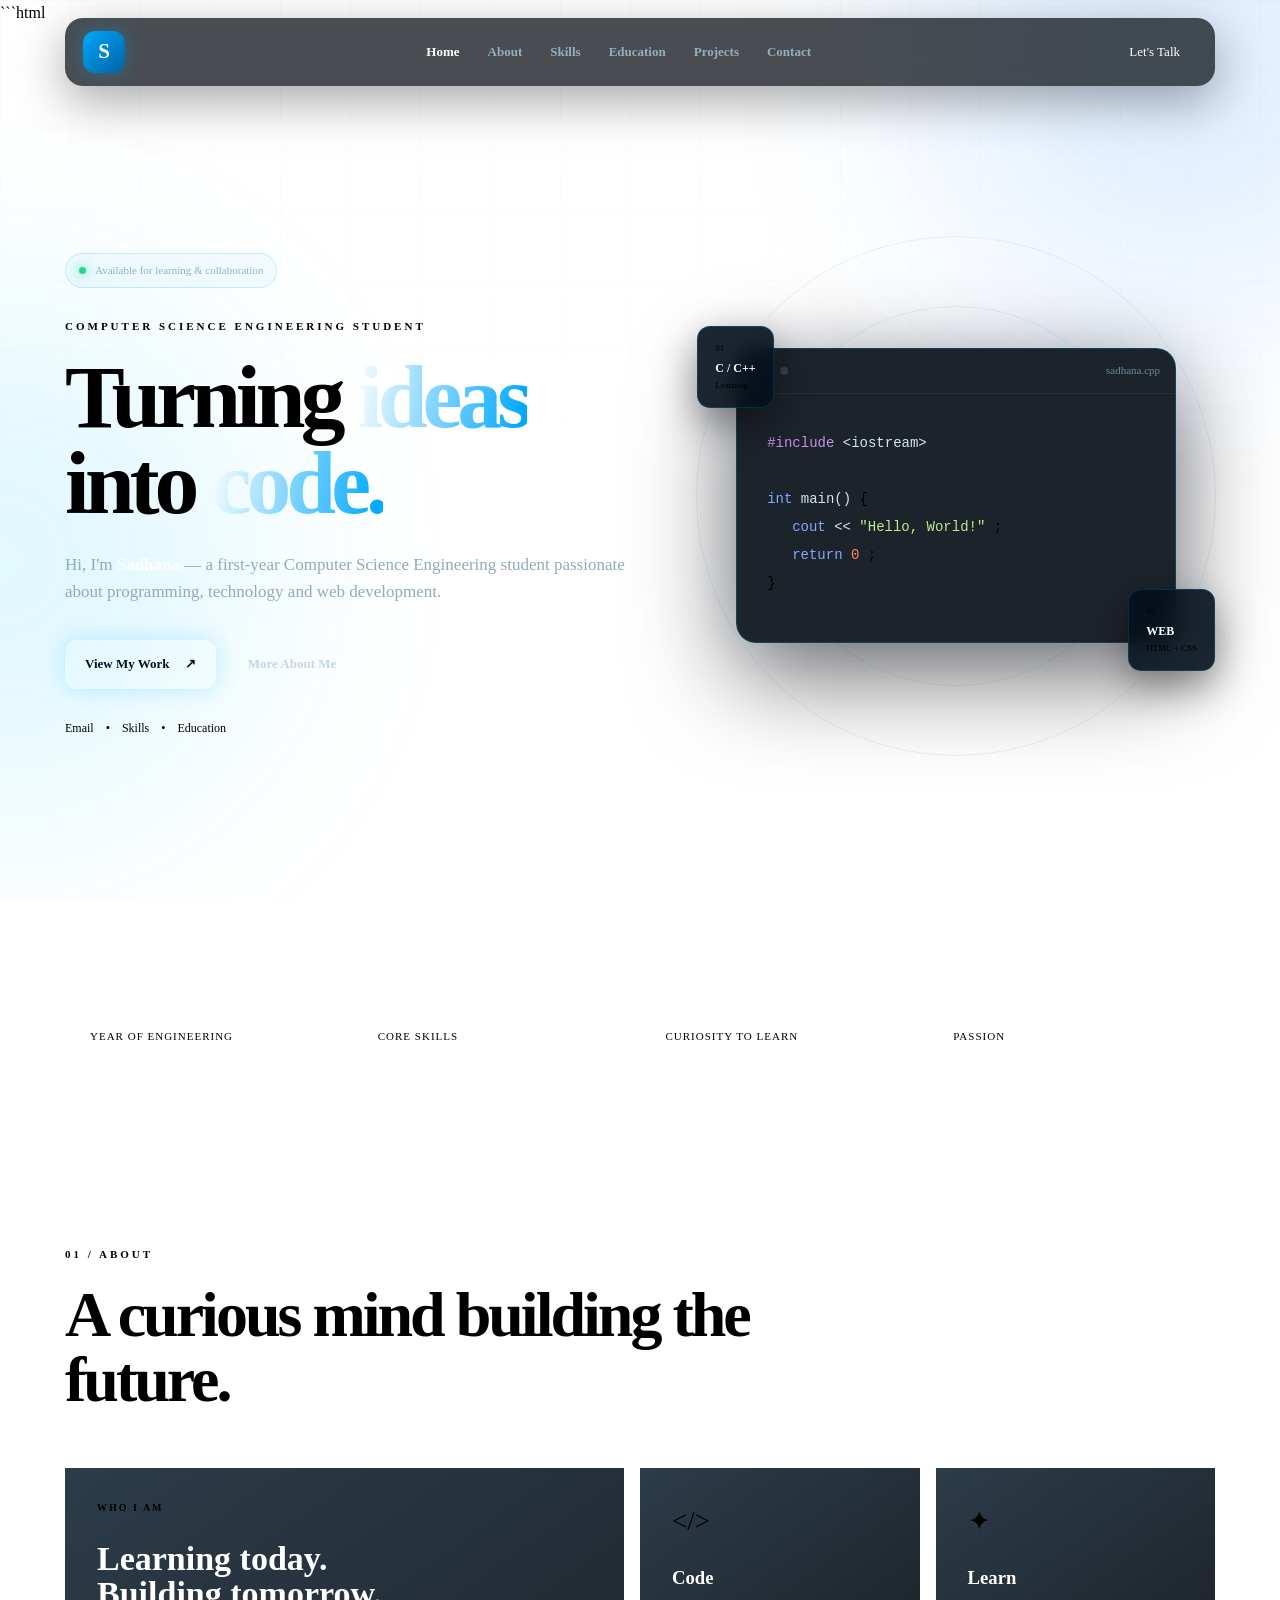
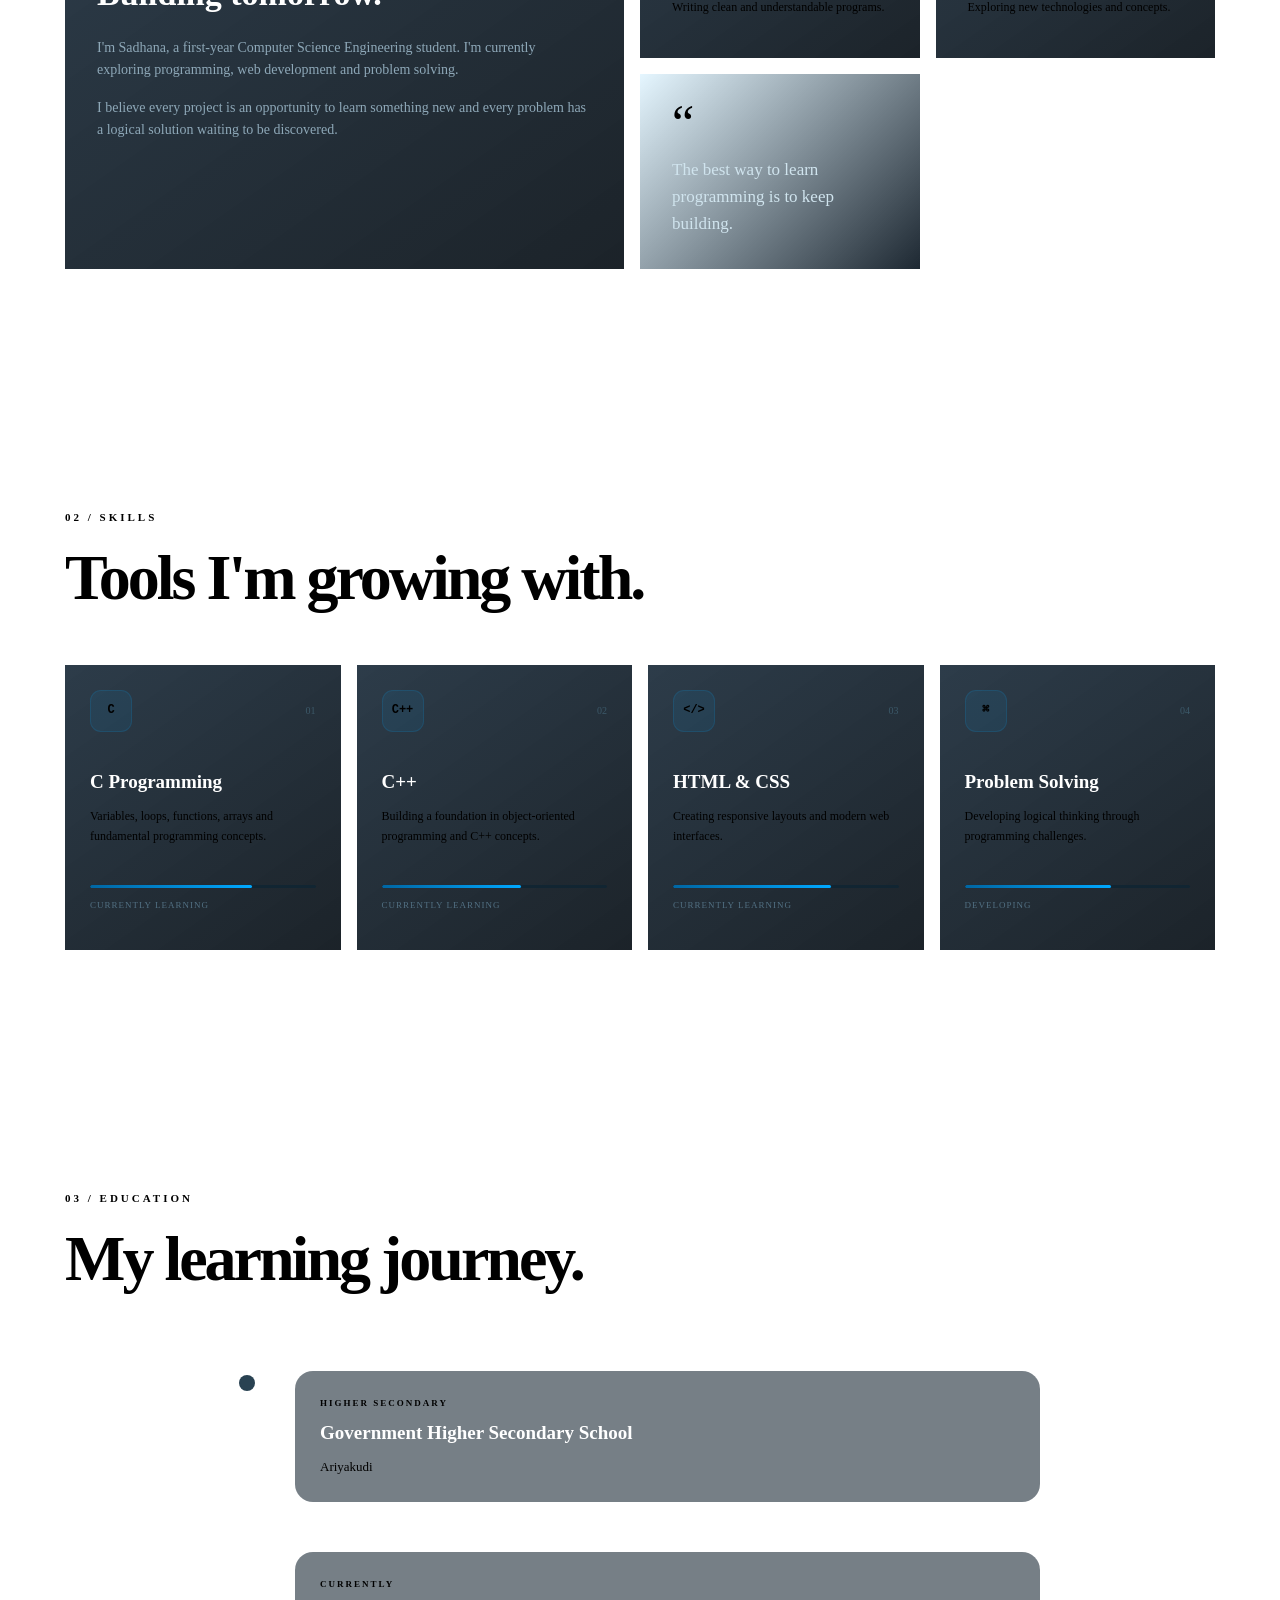
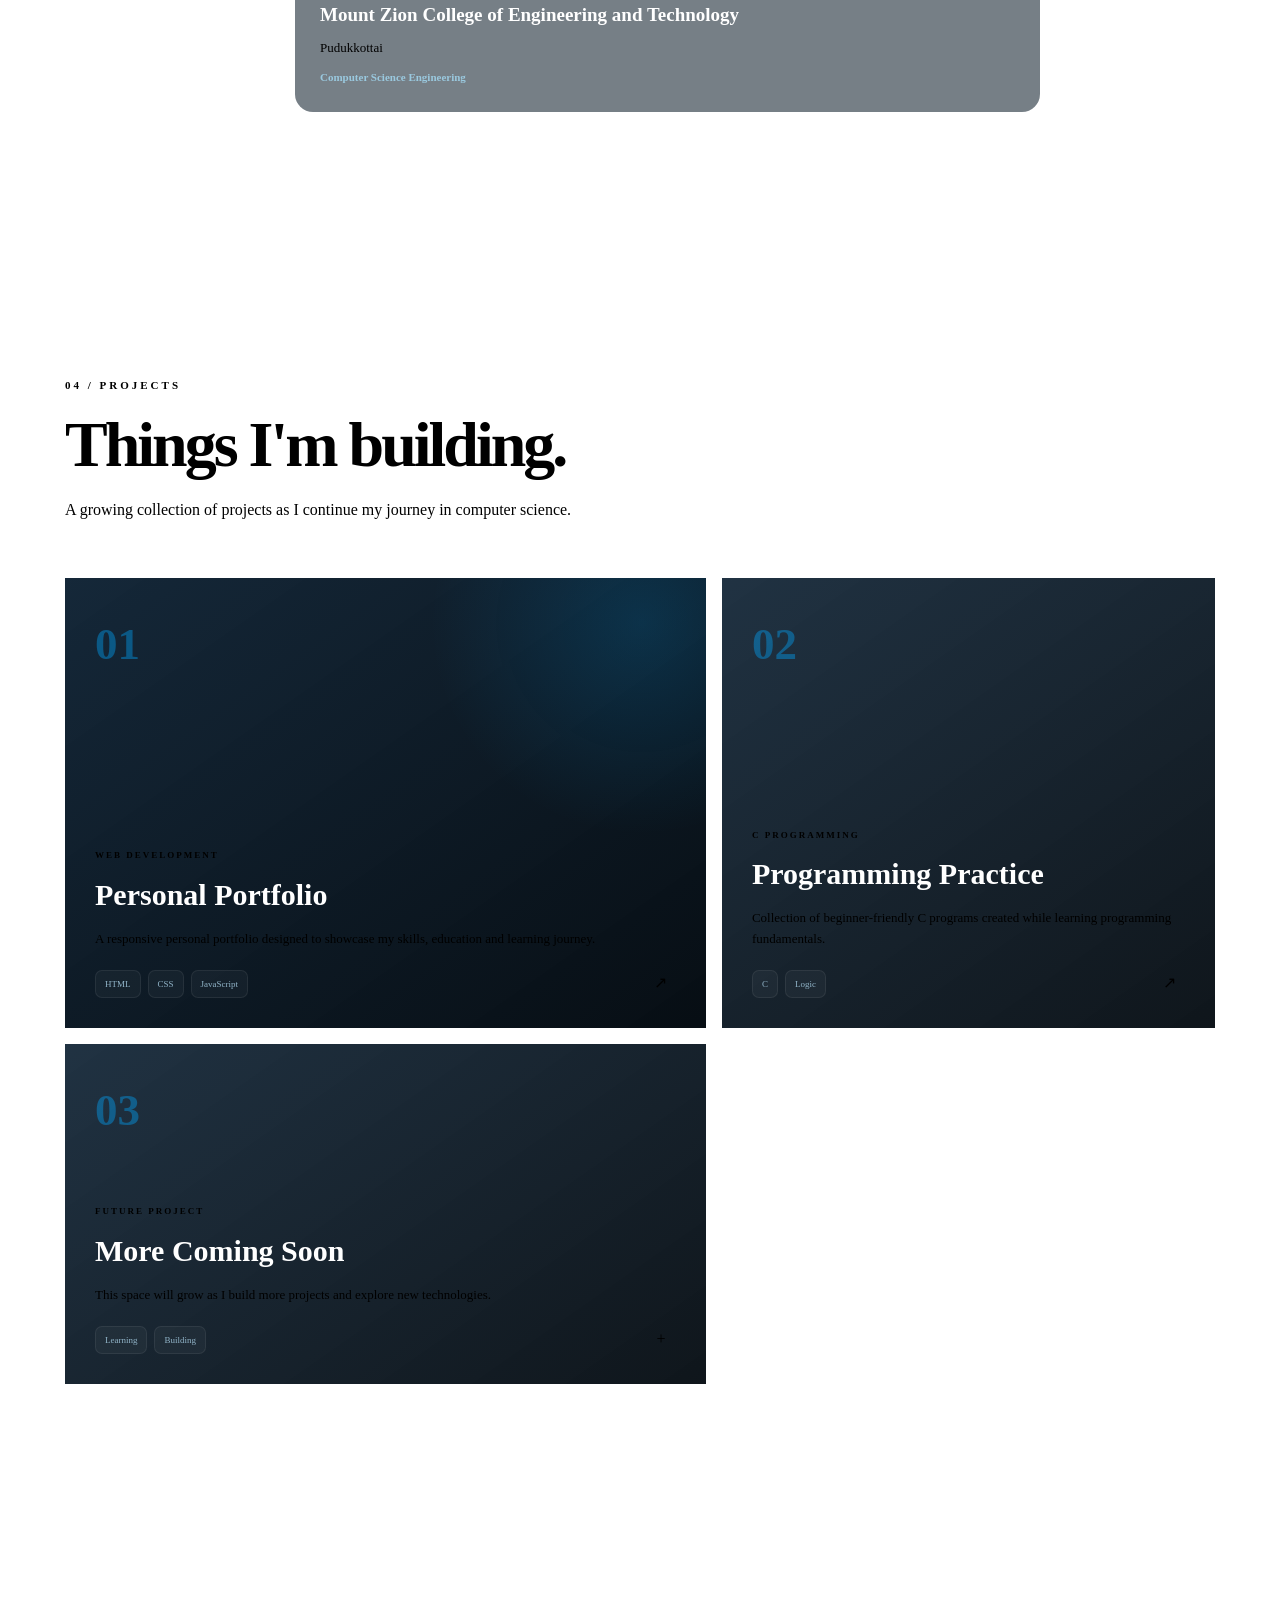
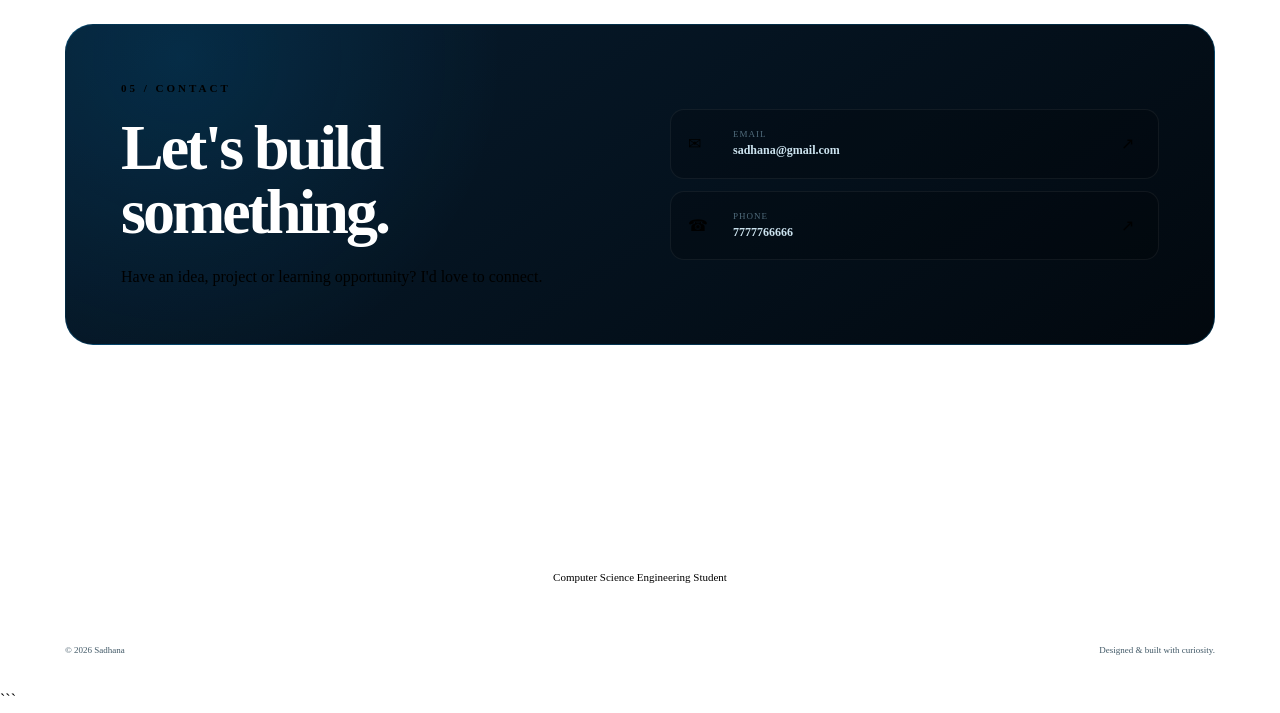
==== index.html @ 698d51ff "Add files via upload" ====
```html
<!DOCTYPE html>
<html lang="en">

<head>
    <meta charset="UTF-8">

    <meta
        name="viewport"
        content="width=device-width, initial-scale=1.0"
    >

    <meta
        name="description"
        content="Sadhana's personal portfolio — Computer Science Engineering student."
    >

    <title>Sadhana | Computer Science Student</title>

    <!-- Google Font -->
    <link rel="preconnect" href="https://fonts.googleapis.com">
    <link rel="preconnect" href="https://fonts.gstatic.com" crossorigin>

    <link
        href="https://fonts.googleapis.com/css2?family=Inter:wght@400;500;600;700;800&family=Space+Grotesk:wght@400;500;600;700&display=swap"
        rel="stylesheet"
    >

    <!-- CSS -->
    <link rel="stylesheet" href="style.css">
</head>


<body>

    <!-- =========================================
         BACKGROUND EFFECTS
    ========================================== -->

    <div class="background">
        <div class="glow glow-one"></div>
        <div class="glow glow-two"></div>
        <div class="grid-background"></div>
    </div>


    <!-- =========================================
         NAVIGATION
    ========================================== -->

    <header class="navbar">

        <a href="#home" class="logo">
            <span>S</span>
        </a>


        <nav class="nav-links">

            <a href="#home" class="active">Home</a>

            <a href="#about">About</a>

            <a href="#skills">Skills</a>

            <a href="#education">Education</a>

            <a href="#projects">Projects</a>

            <a href="#contact">Contact</a>

        </nav>


        <a href="#contact" class="nav-button">
            Let's Talk
        </a>


        <button
            class="menu-button"
            aria-label="Open navigation menu"
        >
            ☰
        </button>

    </header>


    <!-- =========================================
         HERO
    ========================================== -->

    <main>

        <section class="hero section" id="home">

            <div class="hero-content">

                <div class="status">

                    <span class="status-dot"></span>

                    <span>
                        Available for learning & collaboration
                    </span>

                </div>


                <p class="eyebrow">
                    COMPUTER SCIENCE ENGINEERING STUDENT
                </p>


                <h1>
                    Turning
                    <span class="gradient-text">
                        ideas
                    </span>
                    into
                    <span class="gradient-text">
                        code.
                    </span>
                </h1>


                <p class="hero-description">
                    Hi, I'm <strong>Sadhana</strong> —
                    a first-year Computer Science Engineering
                    student passionate about programming,
                    technology and web development.
                </p>


                <div class="hero-buttons">

                    <a href="#projects" class="primary-button">
                        View My Work
                        <span>↗</span>
                    </a>

                    <a href="#about" class="secondary-button">
                        More About Me
                    </a>

                </div>


                <div class="social-row">

                    <a href="#contact">
                        Email
                    </a>

                    <span>•</span>

                    <a href="#skills">
                        Skills
                    </a>

                    <span>•</span>

                    <a href="#education">
                        Education
                    </a>

                </div>

            </div>


            <!-- Hero Visual -->

            <div class="hero-visual">

                <div class="orbit orbit-one"></div>

                <div class="orbit orbit-two"></div>

                <div class="code-window">

                    <div class="window-top">

                        <div class="window-dots">
                            <span></span>
                            <span></span>
                            <span></span>
                        </div>

                        <span>
                            sadhana.cpp
                        </span>

                    </div>


                    <div class="code-content">

                        <p>
                            <span class="purple">#include</span>
                            <span class="white">
                                &lt;iostream&gt;
                            </span>
                        </p>

                        <br>

                        <p>
                            <span class="blue">int</span>
                            <span class="white">
                                main()
                            </span>
                            {
                        </p>

                        <p class="indent">
                            <span class="blue">cout</span>
                            <span class="white">
                                &lt;&lt;
                            </span>
                            <span class="green">
                                "Hello, World!"
                            </span>
                            ;
                        </p>

                        <p class="indent">
                            <span class="blue">return</span>
                            <span class="orange">
                                0
                            </span>
                            ;
                        </p>

                        <p>
                            }
                        </p>

                    </div>

                </div>


                <div class="floating-card card-one">
                    <span>01</span>
                    <strong>C / C++</strong>
                    <small>Learning</small>
                </div>


                <div class="floating-card card-two">
                    <span>02</span>
                    <strong>WEB</strong>
                    <small>HTML + CSS</small>
                </div>

            </div>

        </section>


        <!-- =========================================
             STATS
        ========================================== -->

        <section class="stats section">

            <div class="stat">
                <strong>01</strong>
                <span>Year of Engineering</span>
            </div>

            <div class="stat">
                <strong>04</strong>
                <span>Core Skills</span>
            </div>

            <div class="stat">
                <strong>∞</strong>
                <span>Curiosity to Learn</span>
            </div>

            <div class="stat">
                <strong>100%</strong>
                <span>Passion</span>
            </div>

        </section>


        <!-- =========================================
             ABOUT
        ========================================== -->

        <section class="section" id="about">

            <div class="section-heading">

                <p class="eyebrow">
                    01 / ABOUT
                </p>

                <h2>
                    A curious mind
                    <span>building</span>
                    the future.
                </h2>

            </div>


            <div class="bento about-grid">

                <div class="bento-card about-main">

                    <span class="card-label">
                        WHO I AM
                    </span>

                    <h3>
                        Learning today.
                        <br>
                        Building tomorrow.
                    </h3>

                    <p>
                        I'm Sadhana, a first-year Computer Science
                        Engineering student. I'm currently exploring
                        programming, web development and problem solving.
                    </p>

                    <p>
                        I believe every project is an opportunity to
                        learn something new and every problem has a
                        logical solution waiting to be discovered.
                    </p>

                </div>


                <div class="bento-card mini-card">

                    <span class="mini-icon">
                        &lt;/&gt;
                    </span>

                    <h3>Code</h3>

                    <p>
                        Writing clean and understandable programs.
                    </p>

                </div>


                <div class="bento-card mini-card">

                    <span class="mini-icon">
                        ✦
                    </span>

                    <h3>Learn</h3>

                    <p>
                        Exploring new technologies and concepts.
                    </p>

                </div>


                <div class="bento-card quote-card">

                    <span class="quote-mark">
                        “
                    </span>

                    <p>
                        The best way to learn programming
                        is to keep building.
                    </p>

                </div>

            </div>

        </section>


        <!-- =========================================
             SKILLS
        ========================================== -->

        <section class="section" id="skills">

            <div class="section-heading">

                <p class="eyebrow">
                    02 / SKILLS
                </p>

                <h2>
                    Tools I'm
                    <span>growing with.</span>
                </h2>

            </div>


            <div class="skills-grid">

                <div class="skill-card">

                    <div class="skill-top">
                        <span class="skill-icon">C</span>
                        <span class="skill-index">01</span>
                    </div>

                    <h3>C Programming</h3>

                    <p>
                        Variables, loops, functions, arrays
                        and fundamental programming concepts.
                    </p>

                    <div class="skill-bar">
                        <span style="width: 72%;"></span>
                    </div>

                    <small>Currently learning</small>

                </div>


                <div class="skill-card">

                    <div class="skill-top">
                        <span class="skill-icon">C++</span>
                        <span class="skill-index">02</span>
                    </div>

                    <h3>C++</h3>

                    <p>
                        Building a foundation in object-oriented
                        programming and C++ concepts.
                    </p>

                    <div class="skill-bar">
                        <span style="width: 62%;"></span>
                    </div>

                    <small>Currently learning</small>

                </div>


                <div class="skill-card">

                    <div class="skill-top">
                        <span class="skill-icon">&lt;/&gt;</span>
                        <span class="skill-index">03</span>
                    </div>

                    <h3>HTML & CSS</h3>

                    <p>
                        Creating responsive layouts and
                        modern web interfaces.
                    </p>

                    <div class="skill-bar">
                        <span style="width: 70%;"></span>
                    </div>

                    <small>Currently learning</small>

                </div>


                <div class="skill-card">

                    <div class="skill-top">
                        <span class="skill-icon">⌘</span>
                        <span class="skill-index">04</span>
                    </div>

                    <h3>Problem Solving</h3>

                    <p>
                        Developing logical thinking through
                        programming challenges.
                    </p>

                    <div class="skill-bar">
                        <span style="width: 65%;"></span>
                    </div>

                    <small>Developing</small>

                </div>

            </div>

        </section>


        <!-- =========================================
             EDUCATION
        ========================================== -->

        <section class="section" id="education">

            <div class="section-heading">

                <p class="eyebrow">
                    03 / EDUCATION
                </p>

                <h2>
                    My learning
                    <span>journey.</span>
                </h2>

            </div>


            <div class="timeline">

                <div class="timeline-item">

                    <div class="timeline-dot"></div>

                    <div class="timeline-content">

                        <span class="timeline-year">
                            HIGHER SECONDARY
                        </span>

                        <h3>
                            Government Higher Secondary School
                        </h3>

                        <p>
                            Ariyakudi
                        </p>

                    </div>

                </div>


                <div class="timeline-line"></div>


                <div class="timeline-item">

                    <div class="timeline-dot active"></div>

                    <div class="timeline-content">

                        <span class="timeline-year">
                            CURRENTLY
                        </span>

                        <h3>
                            Mount Zion College of Engineering
                            and Technology
                        </h3>

                        <p>
                            Pudukkottai
                        </p>

                        <strong>
                            Computer Science Engineering
                        </strong>

                    </div>

                </div>

            </div>

        </section>


        <!-- =========================================
             PROJECTS
        ========================================== -->

        <section class="section" id="projects">

            <div class="section-heading">

                <p class="eyebrow">
                    04 / PROJECTS
                </p>

                <h2>
                    Things I'm
                    <span>building.</span>
                </h2>

                <p class="section-description">
                    A growing collection of projects as I continue
                    my journey in computer science.
                </p>

            </div>


            <div class="projects-grid">

                <article class="project-card project-large">

                    <div class="project-number">
                        01
                    </div>

                    <div class="project-content">

                        <span class="project-type">
                            WEB DEVELOPMENT
                        </span>

                        <h3>
                            Personal Portfolio
                        </h3>

                        <p>
                            A responsive personal portfolio designed
                            to showcase my skills, education and
                            learning journey.
                        </p>

                        <div class="tags">
                            <span>HTML</span>
                            <span>CSS</span>
                            <span>JavaScript</span>
                        </div>

                    </div>

                    <div class="project-arrow">
                        ↗
                    </div>

                </article>


                <article class="project-card">

                    <div class="project-number">
                        02
                    </div>

                    <div class="project-content">

                        <span class="project-type">
                            C PROGRAMMING
                        </span>

                        <h3>
                            Programming Practice
                        </h3>

                        <p>
                            Collection of beginner-friendly C programs
                            created while learning programming fundamentals.
                        </p>

                        <div class="tags">
                            <span>C</span>
                            <span>Logic</span>
                        </div>

                    </div>

                    <div class="project-arrow">
                        ↗
                    </div>

                </article>


                <article class="project-card">

                    <div class="project-number">
                        03
                    </div>

                    <div class="project-content">

                        <span class="project-type">
                            FUTURE PROJECT
                        </span>

                        <h3>
                            More Coming Soon
                        </h3>

                        <p>
                            This space will grow as I build more
                            projects and explore new technologies.
                        </p>

                        <div class="tags">
                            <span>Learning</span>
                            <span>Building</span>
                        </div>

                    </div>

                    <div class="project-arrow">
                        +
                    </div>

                </article>

            </div>

        </section>


        <!-- =========================================
             CONTACT
        ========================================== -->

        <section class="section contact-section" id="contact">

            <div class="contact-box">

                <div>

                    <p class="eyebrow">
                        05 / CONTACT
                    </p>

                    <h2>
                        Let's build
                        <span>something.</span>
                    </h2>

                    <p class="contact-description">
                        Have an idea, project or learning opportunity?
                        I'd love to connect.
                    </p>

                </div>


                <div class="contact-links">

                    <a
                        href="mailto:sadhana@gmail.com"
                        class="contact-link"
                    >
                        <span>✉</span>

                        <div>
                            <small>Email</small>
                            <strong>
                                sadhana@gmail.com
                            </strong>
                        </div>

                        <span>↗</span>
                    </a>


                    <a
                        href="tel:7777766666"
                        class="contact-link"
                    >
                        <span>☎</span>

                        <div>
                            <small>Phone</small>
                            <strong>
                                7777766666
                            </strong>
                        </div>

                        <span>↗</span>
                    </a>

                </div>

            </div>

        </section>

    </main>


    <!-- =========================================
         FOOTER
    ========================================== -->

    <footer>

        <div class="footer-logo">
            Sadhana<span>.</span>
        </div>

        <p>
            Computer Science Engineering Student
        </p>

        <div class="footer-bottom">

            <span>
                © 2026 Sadhana
            </span>

            <span>
                Designed & built with curiosity.
            </span>

        </div>

    </footer>


    <!-- JavaScript -->
    <script src="script.js"></script>

</body>

</html>
```
---- style.css ----
```css
/* =====================================================
   ROOT
===================================================== */

:root {
    --bg: #03070c;
    --bg-soft: #06111c;
    --card: rgba(7, 22, 36, 0.72);

    --blue: #00a8ff;
    --blue-light: #5ccaff;
    --blue-dark: #0066a3;

    --white: #f2f8fc;
    --text: #c4d6e2;
    --muted: #71899a;

    --border: rgba(0, 168, 255, 0.17);

    --radius: 24px;

    --font-display: "Space Grotesk", sans-serif;
    --font-body: "Inter", sans-serif;
}


/* =====================================================
   RESET
===================================================== */

* {
    margin: 0;
    padding: 0;
    box-sizing: border-box;
}


html {
    scroll-behavior: smooth;
}


body {
    background: var(--bg);

    color: var(--text);

    font-family: var(--font-body);

    line-height: 1.6;

    overflow-x: hidden;
}


a {
    color: inherit;
    text-decoration: none;
}


button {
    font-family: inherit;
}


/* =====================================================
   BACKGROUND
===================================================== */

.background {
    position: fixed;

    inset: 0;

    pointer-events: none;

    z-index: -1;

    overflow: hidden;
}


.grid-background {
    position: absolute;

    inset: 0;

    background-image:
        linear-gradient(
            rgba(0, 168, 255, 0.035) 1px,
            transparent 1px
        ),
        linear-gradient(
            90deg,
            rgba(0, 168, 255, 0.035) 1px,
            transparent 1px
        );

    background-size: 70px 70px;

    mask-image:
        linear-gradient(
            to bottom,
            black,
            transparent 80%
        );
}


.glow {
    position: absolute;

    width: 500px;
    height: 500px;

    border-radius: 50%;

    filter: blur(120px);

    opacity: 0.13;
}


.glow-one {
    background: #0077ff;

    top: -200px;
    right: -150px;
}


.glow-two {
    background: #00c6ff;

    bottom: 10%;
    left: -250px;
}


/* =====================================================
   NAVBAR
===================================================== */

.navbar {
    position: fixed;

    top: 18px;
    left: 50%;

    transform: translateX(-50%);

    width: min(1150px, calc(100% - 40px));

    height: 68px;

    padding: 0 18px;

    display: flex;

    align-items: center;

    justify-content: space-between;

    background: rgba(3, 9, 15, 0.72);

    border: 1px solid var(--border);

    border-radius: 18px;

    backdrop-filter: blur(20px);

    -webkit-backdrop-filter: blur(20px);

    z-index: 1000;

    box-shadow:
        0 15px 50px rgba(0, 0, 0, 0.35);
}


.logo {
    width: 42px;
    height: 42px;

    display: grid;
    place-items: center;

    border-radius: 12px;

    background:
        linear-gradient(
            135deg,
            #00a8ff,
            #0062a3
        );

    color: white;

    font-family: var(--font-display);

    font-size: 21px;

    font-weight: 800;

    box-shadow:
        0 0 20px rgba(0, 168, 255, 0.3);
}


.nav-links {
    display: flex;

    align-items: center;

    gap: 28px;
}


.nav-links a {
    color: #94aebe;

    font-size: 13px;

    font-weight: 600;

    transition: 0.25s;
}


.nav-links a:hover,
.nav-links a.active {
    color: white;
}


.nav-links a.active {
    position: relative;
}


.nav-links a.active::after {
    content: "";

    position: absolute;

    width: 5px;
    height: 5px;

    border-radius: 50%;

    background: var(--blue);

    bottom: -10px;

    left: 50%;

    transform: translateX(-50%);

    box-shadow:
        0 0 10px var(--blue);
}


.nav-button {
    padding: 10px 17px;

    border: 1px solid var(--border);

    border-radius: 10px;

    color: white;

    font-size: 13px;

    transition: 0.25s;
}


.nav-button:hover {
    background: rgba(0, 168, 255, 0.1);

    border-color: rgba(0, 168, 255, 0.5);
}


.menu-button {
    display: none;

    background: none;

    color: white;

    border: 0;

    font-size: 25px;

    cursor: pointer;
}


/* =====================================================
   GENERAL
===================================================== */

.section {
    width: min(1150px, calc(100% - 40px));

    margin: auto;

    padding: 120px 0;
}


.eyebrow {
    color: var(--blue);

    font-size: 11px;

    font-weight: 700;

    letter-spacing: 3px;

    margin-bottom: 18px;
}


.section-heading {
    max-width: 760px;

    margin-bottom: 55px;
}


.section-heading h2 {
    font-family: var(--font-display);

    font-size: clamp(38px, 5vw, 68px);

    line-height: 1.02;

    letter-spacing: -3px;

    color: var(--white);
}


.section-heading h2 span {
    color: var(--blue);
}


.section-description {
    margin-top: 20px;

    color: var(--muted);

    max-width: 600px;
}


/* =====================================================
   HERO
===================================================== */

.hero {
    min-height: 100vh;

    padding-top: 160px;

    display: grid;

    grid-template-columns: 1.05fr 0.95fr;

    gap: 60px;

    align-items: center;
}


.status {
    display: inline-flex;

    align-items: center;

    gap: 9px;

    padding: 8px 13px;

    border-radius: 50px;

    border: 1px solid rgba(0, 168, 255, 0.18);

    background: rgba(0, 168, 255, 0.045);

    color: #91b3c7;

    font-size: 11px;

    margin-bottom: 30px;
}


.status-dot {
    width: 7px;
    height: 7px;

    background: #23d98b;

    border-radius: 50%;

    box-shadow:
        0 0 12px #23d98b;
}


.hero h1 {
    font-family: var(--font-display);

    font-size: clamp(55px, 7vw, 92px);

    line-height: 0.96;

    letter-spacing: -5px;

    color: var(--white);

    margin-bottom: 25px;
}


.gradient-text {
    background:
        linear-gradient(
            100deg,
            #ffffff,
            #00a8ff,
            #67d2ff
        );

    -webkit-background-clip: text;

    background-clip: text;

    color: transparent;

    background-size: 200% auto;

    animation: gradientMove 5s ease infinite;
}


@keyframes gradientMove {

    0%,
    100% {
        background-position: 0% center;
    }

    50% {
        background-position: 100% center;
    }
}


.hero-description {
    max-width: 620px;

    color: #91aabb;

    font-size: 17px;

    margin-bottom: 35px;
}


.hero-description strong {
    color: white;
}


.hero-buttons {
    display: flex;

    align-items: center;

    gap: 12px;

    flex-wrap: wrap;
}


.primary-button,
.secondary-button {
    padding: 14px 20px;

    border-radius: 12px;

    font-size: 13px;

    font-weight: 700;

    transition: 0.3s;
}


.primary-button {
    background: var(--blue);

    color: #00131f;

    box-shadow:
        0 0 25px rgba(0, 168, 255, 0.22);
}


.primary-button span {
    margin-left: 12px;
}


.primary-button:hover {
    transform: translateY(-3px);

    box-shadow:
        0 10px 35px rgba(0, 168, 255, 0.3);
}


.secondary-button {
    border: 1px solid var(--border);

    color: #c4d6e2;
}


.secondary-button:hover {
    border-color: rgba(0, 168, 255, 0.45);

    background: rgba(0, 168, 255, 0.05);

    color: white;
}


.social-row {
    display: flex;

    gap: 12px;

    margin-top: 30px;

    color: var(--muted);

    font-size: 12px;
}


.social-row a:hover {
    color: var(--blue);
}


/* =====================================================
   HERO VISUAL
===================================================== */

.hero-visual {
    position: relative;

    height: 500px;

    display: grid;

    place-items: center;
}


.code-window {
    position: relative;

    width: min(440px, 90%);

    border-radius: 20px;

    background: rgba(4, 12, 20, 0.9);

    border: 1px solid rgba(0, 168, 255, 0.22);

    overflow: hidden;

    box-shadow:
        0 30px 100px rgba(0, 0, 0, 0.6),
        0 0 60px rgba(0, 112, 255, 0.08);

    z-index: 2;
}


.window-top {
    height: 45px;

    padding: 0 15px;

    display: flex;

    align-items: center;

    justify-content: space-between;

    border-bottom: 1px solid rgba(255, 255, 255, 0.06);

    color: #71899a;

    font-size: 11px;
}


.window-dots {
    display: flex;

    gap: 6px;
}


.window-dots span {
    width: 8px;
    height: 8px;

    border-radius: 50%;

    background: #345;
}


.code-content {
    padding: 35px 30px 45px;

    font-family: monospace;

    font-size: 14px;

    line-height: 2;
}


.indent {
    padding-left: 25px;
}


.purple {
    color: #c792ea;
}


.blue {
    color: #82aaff;
}


.green {
    color: #c3e88d;
}


.orange {
    color: #f78c6c;
}


.white {
    color: #d6e5ee;
}


/* Orbit */

.orbit {
    position: absolute;

    border: 1px solid rgba(0, 168, 255, 0.12);

    border-radius: 50%;
}


.orbit-one {
    width: 520px;
    height: 520px;

    animation: rotate 25s linear infinite;
}


.orbit-two {
    width: 380px;
    height: 380px;

    animation: rotateReverse 18s linear infinite;
}


@keyframes rotate {

    from {
        transform: rotate(0deg);
    }

    to {
        transform: rotate(360deg);
    }

}


@keyframes rotateReverse {

    from {
        transform: rotate(360deg);
    }

    to {
        transform: rotate(0deg);
    }

}


/* Floating cards */

.floating-card {
    position: absolute;

    padding: 14px 17px;

    display: flex;

    flex-direction: column;

    background: rgba(5, 16, 27, 0.9);

    border: 1px solid rgba(0, 168, 255, 0.2);

    border-radius: 13px;

    backdrop-filter: blur(10px);

    box-shadow:
        0 15px 40px rgba(0, 0, 0, 0.45);

    z-index: 4;
}


.floating-card span {
    color: var(--blue);

    font-size: 9px;

    margin-bottom: 4px;
}


.floating-card strong {
    color: white;

    font-size: 12px;
}


.floating-card small {
    color: var(--muted);

    font-size: 9px;
}


.card-one {
    left: 0;

    top: 80px;

    animation: float 5s ease-in-out infinite;
}


.card-two {
    right: 0;

    bottom: 75px;

    animation: float 6s ease-in-out infinite reverse;
}


@keyframes float {

    0%,
    100% {
        transform: translateY(0);
    }

    50% {
        transform: translateY(-12px);
    }
}


/* =====================================================
   STATS
===================================================== */

.stats {
    display: grid;

    grid-template-columns:
        repeat(4, 1fr);

    gap: 1px;

    padding-top: 30px;

    padding-bottom: 60px;

    border-top: 1px solid rgba(255, 255, 255, 0.06);

    border-bottom: 1px solid rgba(255, 255, 255, 0.06);
}


.stat {
    padding: 20px 25px;

    border-right: 1px solid rgba(255, 255, 255, 0.06);
}


.stat:last-child {
    border-right: 0;
}


.stat strong {
    display: block;

    color: white;

    font-family: var(--font-display);

    font-size: 32px;
}


.stat span {
    color: var(--muted);

    font-size: 11px;

    text-transform: uppercase;

    letter-spacing: 1px;
}


/* =====================================================
   BENTO
===================================================== */

.bento {
    display: grid;

    grid-template-columns:
        2fr 1fr 1fr;

    gap: 16px;
}


.bento-card {
    padding: 32px;

    background:
        linear-gradient(
            145deg,
            rgba(8, 26, 42, 0.85),
            rgba(3, 11, 18, 0.9)
        );

    border: 1px solid var(--border);

    border-radius: var(--radius);

    transition: 0.35s;
}


.bento-card:hover {
    border-color: rgba(0, 168, 255, 0.4);

    transform: translateY(-4px);
}


.about-main {
    grid-row: span 2;
}


.card-label {
    color: var(--blue);

    font-size: 10px;

    letter-spacing: 2px;

    font-weight: 700;
}


.about-main h3 {
    margin: 25px 0;

    color: white;

    font-family: var(--font-display);

    font-size: 34px;

    line-height: 1.05;
}


.about-main p {
    color: #8ea8b8;

    max-width: 650px;

    margin-bottom: 15px;

    font-size: 14px;
}


.mini-card {
    min-height: 190px;
}


.mini-icon {
    display: block;

    color: var(--blue);

    font-size: 27px;

    margin-bottom: 20px;
}


.mini-card h3 {
    color: white;

    font-family: var(--font-display);

    margin-bottom: 5px;
}


.mini-card p {
    color: var(--muted);

    font-size: 12px;
}


.quote-card {
    background:
        linear-gradient(
            135deg,
            rgba(0, 168, 255, 0.1),
            rgba(5, 17, 28, 0.9)
        );
}


.quote-mark {
    font-size: 50px;

    color: var(--blue);

    line-height: 0.7;
}


.quote-card p {
    color: #d0e4ee;

    margin-top: 15px;

    font-family: var(--font-display);

    font-size: 17px;
}


/* =====================================================
   SKILLS
===================================================== */

.skills-grid {
    display: grid;

    grid-template-columns:
        repeat(4, 1fr);

    gap: 16px;
}


.skill-card {
    padding: 25px;

    min-height: 285px;

    background:
        linear-gradient(
            145deg,
            rgba(8, 26, 42, 0.85),
            rgba(3, 11, 18, 0.9)
        );

    border: 1px solid var(--border);

    border-radius: var(--radius);

    transition: 0.3s;
}


.skill-card:hover {
    transform: translateY(-7px);

    border-color: rgba(0, 168, 255, 0.45);

    box-shadow:
        0 20px 50px rgba(0, 0, 0, 0.35);
}


.skill-top {
    display: flex;

    justify-content: space-between;

    align-items: center;

    margin-bottom: 35px;
}


.skill-icon {
    width: 42px;
    height: 42px;

    display: grid;

    place-items: center;

    border-radius: 11px;

    color: var(--blue);

    background: rgba(0, 168, 255, 0.08);

    border: 1px solid rgba(0, 168, 255, 0.14);

    font-family: monospace;

    font-weight: bold;

    font-size: 12px;
}


.skill-index {
    color: #3c5969;

    font-size: 10px;
}


.skill-card h3 {
    color: white;

    font-family: var(--font-display);

    font-size: 19px;

    margin-bottom: 10px;
}


.skill-card p {
    color: var(--muted);

    font-size: 12px;

    min-height: 58px;
}


.skill-bar {
    height: 3px;

    background: #112532;

    margin-top: 20px;

    overflow: hidden;

    border-radius: 10px;
}


.skill-bar span {
    display: block;

    height: 100%;

    background:
        linear-gradient(
            90deg,
            #0066a3,
            #00a8ff
        );

    border-radius: 10px;
}


.skill-card small {
    display: block;

    margin-top: 10px;

    color: #527083;

    font-size: 9px;

    text-transform: uppercase;

    letter-spacing: 1px;
}


/* =====================================================
   TIMELINE
===================================================== */

.timeline {
    max-width: 800px;

    margin: auto;

    position: relative;
}


.timeline-item {
    display: grid;

    grid-template-columns: 30px 1fr;

    gap: 25px;

    position: relative;

    padding: 25px 0;
}


.timeline-dot {
    width: 14px;
    height: 14px;

    margin-top: 5px;

    border-radius: 50%;

    border: 3px solid var(--bg);

    background: #294252;

    box-shadow:
        0 0 0 1px #294252;
}


.timeline-dot.active {
    background: var(--blue);

    box-shadow:
        0 0 0 1px var(--blue),
        0 0 20px rgba(0, 168, 255, 0.5);
}


.timeline-line {
    position: absolute;

    left: 6px;

    top: 45px;

    bottom: 55px;

    width: 1px;

    background:
        linear-gradient(
            to bottom,
            #263c49,
            var(--blue)
        );
}


.timeline-content {
    padding: 25px;

    border-radius: 18px;

    border: 1px solid var(--border);

    background: rgba(7, 22, 36, 0.55);

    transition: 0.3s;
}


.timeline-content:hover {
    border-color: rgba(0, 168, 255, 0.35);

    transform: translateX(5px);
}


.timeline-year {
    color: var(--blue);

    font-size: 9px;

    letter-spacing: 2px;

    font-weight: bold;
}


.timeline-content h3 {
    color: white;

    font-family: var(--font-display);

    font-size: 19px;

    margin: 8px 0;
}


.timeline-content p {
    color: var(--muted);

    font-size: 13px;
}


.timeline-content strong {
    display: block;

    margin-top: 10px;

    color: #9ac9df;

    font-size: 11px;
}


/* =====================================================
   PROJECTS
===================================================== */

.projects-grid {
    display: grid;

    grid-template-columns:
        1.3fr 1fr;

    gap: 16px;
}


.project-card {
    position: relative;

    min-height: 340px;

    padding: 30px;

    overflow: hidden;

    display: flex;

    flex-direction: column;

    justify-content: space-between;

    background:
        linear-gradient(
            145deg,
            rgba(8, 28, 46, 0.9),
            rgba(2, 9, 15, 0.95)
        );

    border: 1px solid var(--border);

    border-radius: var(--radius);

    transition: 0.35s;
}


.project-card:hover {
    transform: translateY(-7px);

    border-color: rgba(0, 168, 255, 0.45);

    box-shadow:
        0 25px 60px rgba(0, 0, 0, 0.4);
}


.project-large {
    min-height: 450px;

    background:
        radial-gradient(
            circle at 90% 10%,
            rgba(0, 168, 255, 0.16),
            transparent 30%
        ),
        linear-gradient(
            145deg,
            rgba(8, 28, 46, 0.95),
            rgba(2, 9, 15, 0.98)
        );
}


.project-number {
    color: rgba(0, 168, 255, 0.4);

    font-family: var(--font-display);

    font-size: 45px;

    font-weight: bold;
}


.project-type {
    color: var(--blue);

    font-size: 9px;

    letter-spacing: 2px;

    font-weight: bold;
}


.project-content h3 {
    color: white;

    font-family: var(--font-display);

    font-size: 30px;

    margin: 8px 0 10px;
}


.project-content p {
    color: var(--muted);

    font-size: 13px;

    max-width: 550px;
}


.tags {
    display: flex;

    gap: 7px;

    flex-wrap: wrap;

    margin-top: 20px;
}


.tags span {
    padding: 6px 9px;

    color: #91b4c8;

    background: rgba(255, 255, 255, 0.035);

    border: 1px solid rgba(255, 255, 255, 0.07);

    border-radius: 7px;

    font-size: 9px;
}


.project-arrow {
    position: absolute;

    right: 25px;
    bottom: 25px;

    width: 40px;
    height: 40px;

    display: grid;

    place-items: center;

    border-radius: 50%;

    color: var(--blue);

    border: 1px solid var(--border);

    transition: 0.3s;
}


.project-card:hover .project-arrow {
    background: var(--blue);

    color: #00131f;

    transform: rotate(45deg);
}


/* =====================================================
   CONTACT
===================================================== */

.contact-box {
    padding: 55px;

    display: grid;

    grid-template-columns: 1fr 1fr;

    gap: 60px;

    align-items: center;

    border-radius: 28px;

    border: 1px solid rgba(0, 168, 255, 0.2);

    background:
        radial-gradient(
            circle at 10% 10%,
            rgba(0, 168, 255, 0.12),
            transparent 30%
        ),
        linear-gradient(
            145deg,
            #071d30,
            #02080e
        );
}


.contact-box h2 {
    font-family: var(--font-display);

    font-size: clamp(40px, 5vw, 65px);

    color: white;

    line-height: 1;

    letter-spacing: -3px;
}


.contact-box h2 span {
    color: var(--blue);
}


.contact-description {
    color: var(--muted);

    max-width: 450px;

    margin-top: 20px;
}


.contact-links {
    display: flex;

    flex-direction: column;

    gap: 12px;
}


.contact-link {
    display: grid;

    grid-template-columns: 35px 1fr 20px;

    align-items: center;

    gap: 10px;

    padding: 17px;

    border: 1px solid rgba(255, 255, 255, 0.06);

    border-radius: 14px;

    background: rgba(0, 0, 0, 0.18);

    transition: 0.3s;
}


.contact-link:hover {
    border-color: rgba(0, 168, 255, 0.35);

    background: rgba(0, 168, 255, 0.05);

    transform: translateX(5px);
}


.contact-link > span {
    color: var(--blue);
}


.contact-link small {
    display: block;

    color: #506b7b;

    font-size: 9px;

    text-transform: uppercase;

    letter-spacing: 1px;
}


.contact-link strong {
    color: #cce3ef;

    font-size: 12px;

    word-break: break-word;
}


/* =====================================================
   FOOTER
===================================================== */

footer {
    width: min(1150px, calc(100% - 40px));

    margin: auto;

    padding: 50px 0 30px;

    border-top: 1px solid rgba(255, 255, 255, 0.06);

    text-align: center;
}


.footer-logo {
    font-family: var(--font-display);

    font-size: 30px;

    font-weight: 700;

    color: white;
}


.footer-logo span {
    color: var(--blue);
}


footer > p {
    color: var(--muted);

    font-size: 11px;

    margin-top: 5px;
}


.footer-bottom {
    margin-top: 35px;

    padding-top: 20px;

    display: flex;

    justify-content: space-between;

    border-top: 1px solid rgba(255, 255, 255, 0.05);

    color: #405866;

    font-size: 9px;
}


/* =====================================================
   SCROLL REVEAL
===================================================== */

.reveal {
    opacity: 0;

    transform: translateY(25px);

    transition:
        opacity 0.7s ease,
        transform 0.7s ease;
}


.reveal.visible {
    opacity: 1;

    transform: translateY(0);
}


/* =====================================================
   RESPONSIVE
===================================================== */

@media (max-width: 1000px) {

    .nav-links {
        gap: 15px;
    }


    .hero {
        grid-template-columns: 1fr;

        text-align: center;
    }


    .hero-description {
        margin-left: auto;
        margin-right: auto;
    }


    .hero-buttons,
    .social-row {
        justify-content: center;
    }


    .hero-visual {
        height: 430px;
    }


    .skills-grid {
        grid-template-columns:
            repeat(2, 1fr);
    }

}


@media (max-width: 760px) {

    .navbar {
        width: calc(100% - 25px);
    }


    .nav-links,
    .nav-button {
        display: none;
    }


    .menu-button {
        display: block;
    }


    .navbar.menu-open .nav-links {
        position: absolute;

        display: flex;

        flex-direction: column;

        align-items: flex-start;

        gap: 18px;

        top: 75px;

        left: 0;

        width: 100%;

        padding: 25px;

        background: rgba(3, 9, 15, 0.97);

        border: 1px solid var(--border);

        border-radius: 16px;
    }


    .hero {
        padding-top: 150px;
    }


    .hero h1 {
        font-size: 55px;

        letter-spacing: -3px;
    }


    .hero-visual {
        height: 370px;
    }


    .code-window {
        width: 95%;
    }


    .orbit-one {
        width: 390px;
        height: 390px;
    }


    .orbit-two {
        width: 290px;
        height: 290px;
    }


    .floating-card {
        transform: scale(0.8);
    }


    .card-one {
        left: -5px;
    }


    .card-two {
        right: -5px;
    }


    .stats {
        grid-template-columns:
            repeat(2, 1fr);

        gap: 20px;
    }


    .stat {
        border-right: 0;
    }


    .bento {
        grid-template-columns: 1fr;
    }


    .about-main {
        grid-row: auto;
    }


    .skills-grid {
        grid-template-columns: 1fr;
    }


    .projects-grid {
        grid-template-columns: 1fr;
    }


    .project-large {
        min-height: 360px;
    }


    .contact-box {
        grid-template-columns: 1fr;

        padding: 35px 25px;
    }


    .footer-bottom {
        flex-direction: column;

        gap: 10px;
    }

}


@media (max-width: 480px) {

    .section {
        width: min(100% - 25px, 1150px);

        padding: 80px 0;
    }


    .hero h1 {
        font-size: 43px;
    }


    .hero h2 {
        font-size: 18px;
    }


    .hero-description {
        font-size: 14px;
    }


    .section-heading h2 {
        letter-spacing: -2px;
    }


    .stats {
        grid-template-columns: 1fr 1fr;
    }


    .stat strong {
        font-size: 25px;
    }


    .about-main h3 {
        font-size: 27px;
    }


    .code-content {
        font-size: 11px;

        padding: 25px 18px;
    }


    .floating-card {
        display: none;
    }

}


/* =====================================================
   REDUCED MOTION
===================================================== */

@media (prefers-reduced-motion: reduce) {

    *,
    *::before,
    *::after {
        scroll-behavior: auto !important;

        animation-duration: 0.01ms !important;

        animation-iteration-count: 1 !important;

        transition-duration: 0.01ms !important;
    }

}
```
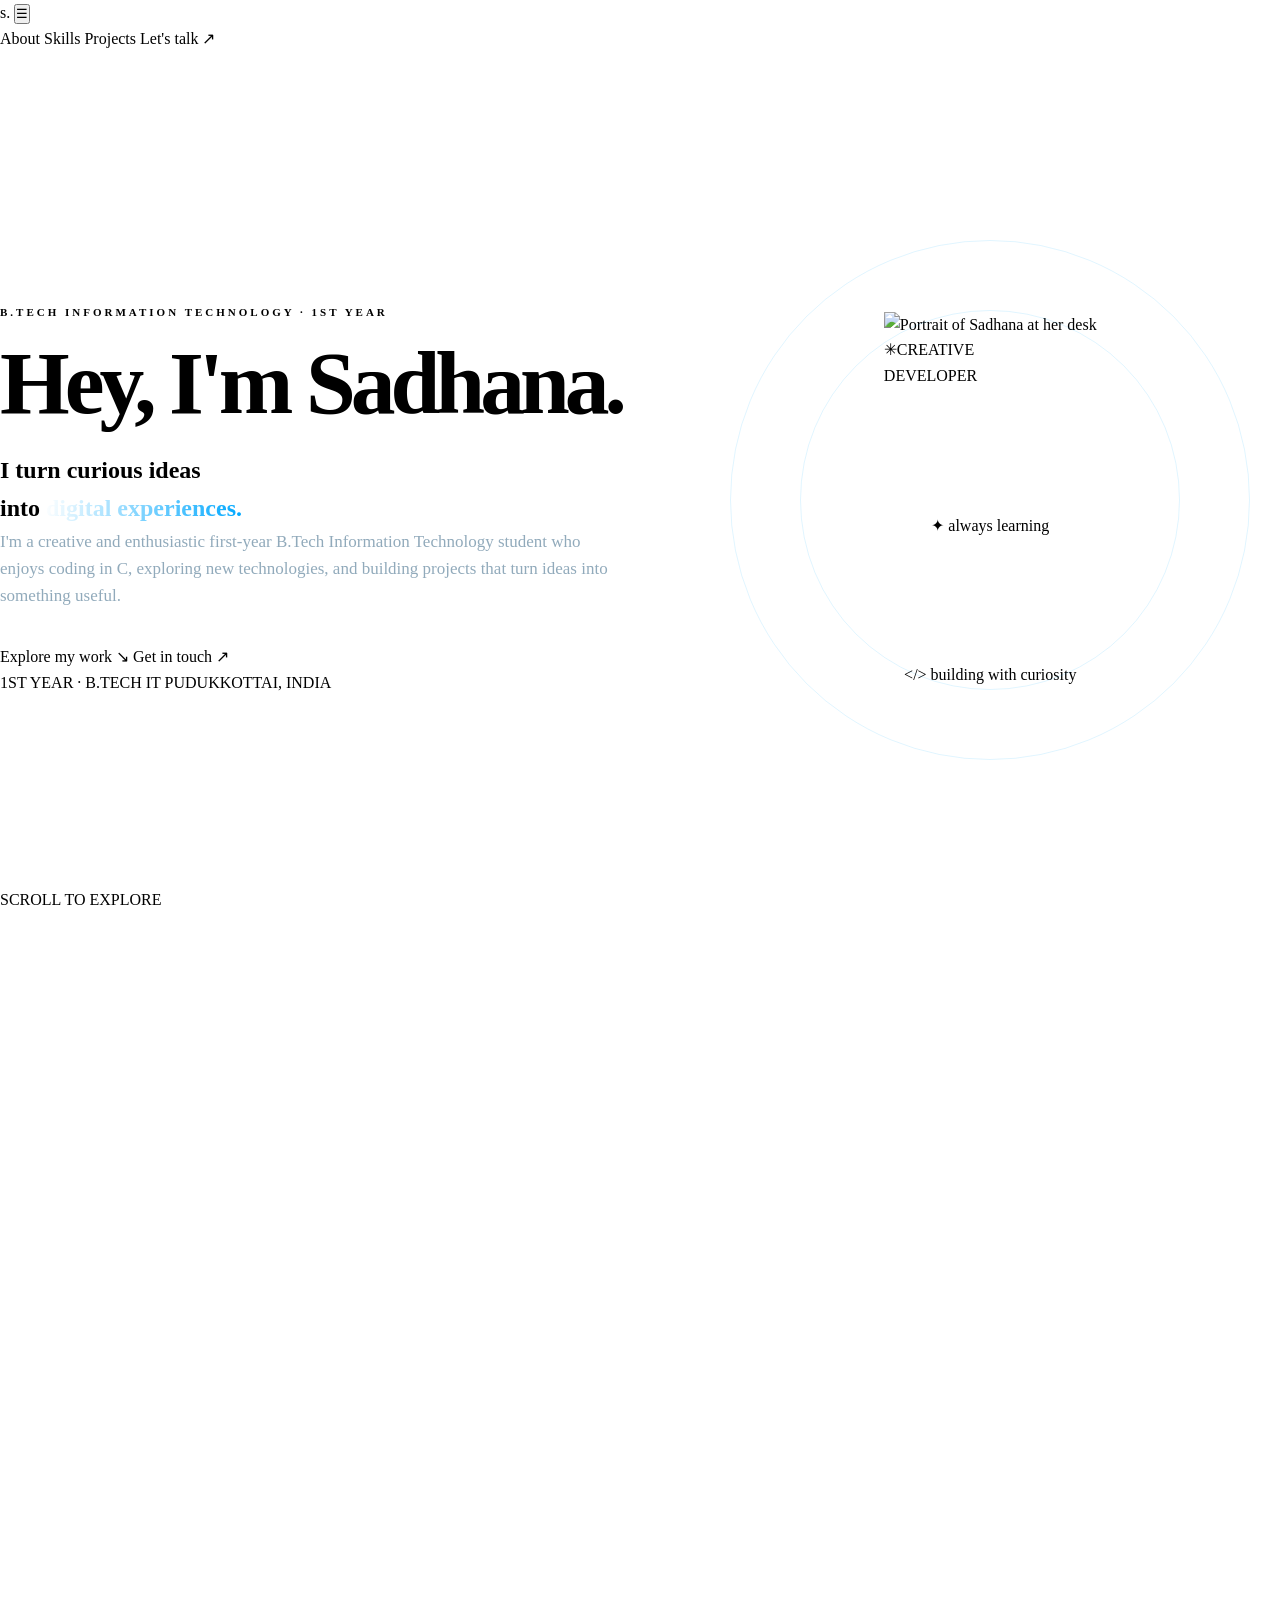
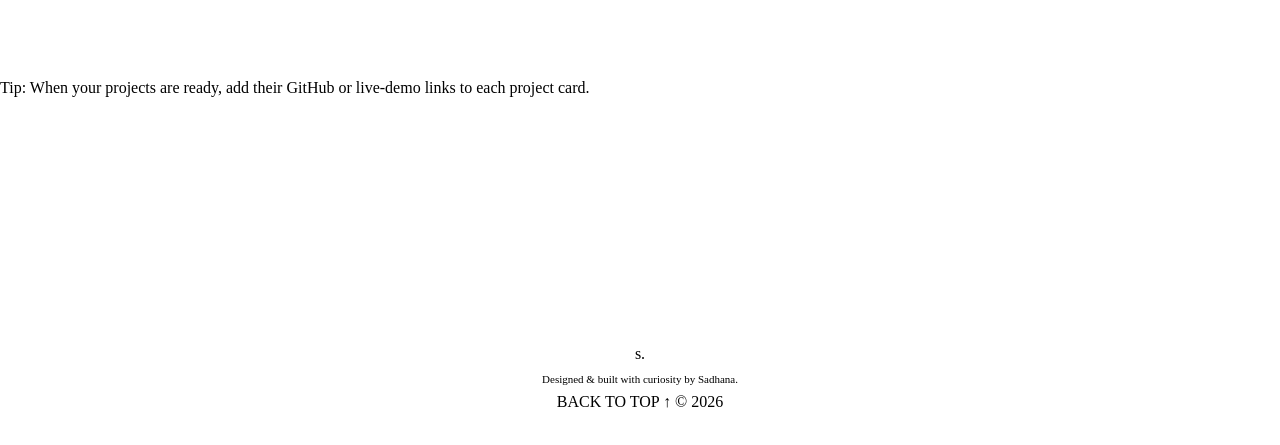
==== commit 720bacc5: "Update index.html" ====
--- a/index.html
+++ b/index.html
@@ -1,832 +1,171 @@
-```html
 <!DOCTYPE html>
 <html lang="en">
+<head>
+  <meta charset="UTF-8" />
+  <meta name="viewport" content="width=device-width, initial-scale=1.0" />
+  <meta name="description" content="Sadhana's personal portfolio — creative developer, curious learner, and engineering student." />
+  <title>Sadhana | Creative Developer</title>
+  <link rel="preconnect" href="https://fonts.googleapis.com">
+  <link rel="preconnect" href="https://fonts.gstatic.com" crossorigin>
+  <link href="https://fonts.googleapis.com/css2?family=DM+Mono:wght@400;500&family=DM+Sans:wght@400;500;600;700&family=Pacifico&display=swap" rel="stylesheet">
+  <link rel="stylesheet" href="style.css" />
+</head>
+<body>
+  <div class="ambient ambient-one"></div>
+  <div class="ambient ambient-two"></div>
 
-<head>
-    <meta charset="UTF-8">
+  <header class="site-header">
+    <a class="brand" href="#home" aria-label="Sadhana home">s<span>.</span></a>
+    <button class="menu-toggle" aria-label="Toggle navigation" aria-expanded="false">☰</button>
+    <nav class="navigation" aria-label="Main navigation">
+      <a href="#about">About</a>
+      <a href="#skills">Skills</a>
+      <a href="#projects">Projects</a>
+      <a href="#contact" class="nav-contact">Let's talk <span>↗</span></a>
+    </nav>
+  </header>
 
-    <meta
-        name="viewport"
-        content="width=device-width, initial-scale=1.0"
-    >
+  <main>
+    <section class="hero section-wrap" id="home">
+      <div class="hero-copy">
+        <p class="eyebrow"><span class="status-dot"></span> B.TECH INFORMATION TECHNOLOGY · 1ST YEAR</p>
+        <h1>Hey, I'm <span class="script-name">Sadhana</span><span class="period">.</span></h1>
+        <h2>I turn curious ideas<br>into <span class="gradient-text">digital experiences.</span></h2>
+        <p class="hero-description">
+          I'm a creative and enthusiastic first-year B.Tech Information Technology student who enjoys
+          coding in C, exploring new technologies, and building projects that turn ideas into something useful.
+        </p>
+        <div class="hero-actions">
+          <a class="button button-primary" href="#projects">Explore my work <span>↘</span></a>
+          <a class="text-link" href="#contact">Get in touch <span>↗</span></a>
+        </div>
+        <div class="hero-meta">
+          <span><i></i> 1ST YEAR · B.TECH IT</span>
+          <span class="mono">PUDUKKOTTAI, INDIA</span>
+        </div>
+      </div>
 
-    <meta
-        name="description"
-        content="Sadhana's personal portfolio — Computer Science Engineering student."
-    >
+      <div class="hero-visual">
+        <div class="photo-frame">
+          <div class="photo-glow"></div>
+          <img src="assets/sadhana.jpg" alt="Portrait of Sadhana at her desk" class="profile-photo">
+          <div class="photo-label"><span class="label-icon">✳</span><span>CREATIVE<br>DEVELOPER</span></div>
+        </div>
+        <div class="orbit orbit-one"></div>
+        <div class="orbit orbit-two"></div>
+        <div class="floating-note note-top">✦ always learning</div>
+        <div class="floating-note note-bottom"><span class="code-mark">&lt;/&gt;</span> building with curiosity</div>
+      </div>
+      <a class="scroll-cue" href="#about"><span></span> SCROLL TO EXPLORE</a>
+    </section>
 
-    <title>Sadhana | Computer Science Student</title>
+    <section class="section-wrap about-section" id="about">
+      <div class="section-heading">
+        <p class="eyebrow">01 / A LITTLE ABOUT ME</p>
+        <h2>Curious by nature.<br><span class="gradient-text">Creative by choice.</span></h2>
+      </div>
+      <div class="about-content">
+        <p class="about-lead">I believe every new thing I learn is a chance to create something better.</p>
+        <p>
+          I'm Sadhana, a first-year B.Tech Information Technology student at <strong>Mount Zion College
+          of Engineering and Technology, Pudukkottai</strong>. I enjoy coding in C, thinking creatively,
+          and experimenting with ideas.
+          I'm currently working on college projects and improving my skills step by step.
+        </p>
+        <p>
+          I love discovering how technology works, learning from challenges, and turning what I
+          learn into practical projects. My goal is to keep growing as a developer and create
+          digital experiences that make a difference.
+        </p>
+        <div class="quick-facts">
+          <div><strong>01</strong><span>Creative thinking</span></div>
+          <div><strong>02</strong><span>Curious learner</span></div>
+          <div><strong>03</strong><span>Project focused</span></div>
+        </div>
+      </div>
+    </section>
 
-    <!-- Google Font -->
-    <link rel="preconnect" href="https://fonts.googleapis.com">
-    <link rel="preconnect" href="https://fonts.gstatic.com" crossorigin>
+    <section class="section-wrap skills-section" id="skills">
+      <div class="section-heading">
+        <p class="eyebrow">02 / MY TOOLKIT</p>
+        <h2>Things I'm <span class="gradient-text">exploring.</span></h2>
+        <p class="section-intro">A growing toolkit — learning, practising, and getting better with every project.</p>
+      </div>
+      <div class="skill-grid">
+        <article class="skill-card"><span class="skill-number">01</span><div class="skill-symbol">⌘</div><h3>Programming</h3><p>Writing code and learning to solve problems with clear logic.</p><div class="tags"><span>C Programming</span><span>Learning in progress</span></div></article>
+        <article class="skill-card"><span class="skill-number">02</span><div class="skill-symbol">✳</div><h3>Creative design</h3><p>Exploring layouts, colours, visual details, and user-friendly experiences.</p><div class="tags"><span>Creativity</span><span>UI ideas</span><span>Design thinking</span></div></article>
+        <article class="skill-card"><span class="skill-number">03</span><div class="skill-symbol">↗</div><h3>Learning mindset</h3><p>Trying new tools, learning from feedback, and building through practice.</p><div class="tags"><span>Problem solving</span><span>Teamwork</span><span>Adaptability</span></div></article>
+      </div>
+    </section>
 
-    <link
-        href="https://fonts.googleapis.com/css2?family=Inter:wght@400;500;600;700;800&family=Space+Grotesk:wght@400;500;600;700&display=swap"
-        rel="stylesheet"
-    >
+    <section class="section-wrap projects-section" id="projects">
+      <div class="section-heading projects-heading">
+        <div><p class="eyebrow">03 / SELECTED WORK</p><h2>Ideas in <span class="gradient-text">progress.</span></h2></div>
+        <span class="project-count mono">MY PROJECT SPACE / 2026</span>
+      </div>
+      <div class="project-grid">
+        <article class="project-card project-featured">
+          <div class="project-top"><span>PROJECT 01</span><span class="project-arrow">↗</span></div>
+          <div class="project-art art-one"><span class="art-bracket">&lt;/&gt;</span><span class="art-caption">IDEA → BUILD → IMPROVE</span></div>
+          <div class="project-info"><div><h3>College Project One</h3><p>I'm currently exploring ideas and developing my college projects. More details will be added as the work progresses.</p></div><span class="project-status">IN PROGRESS</span></div>
+          <div class="tags"><span>Technology</span><span>Problem solving</span></div>
+        </article>
+        <article class="project-card">
+          <div class="project-top"><span>PROJECT 02</span><span class="project-arrow">↗</span></div>
+          <div class="project-art art-two"><span class="art-spark">✳</span><span class="art-caption">MADE WITH CURIOSITY</span></div>
+          <div class="project-info"><div><h3>College Project Two</h3><p>This space is ready for another college project. I'll share the concept, tools, and outcome when the project is further along.</p></div><span class="project-status">IN PROGRESS</span></div>
+          <div class="tags"><span>Learning</span><span>Development</span></div>
+        </article>
+      </div>
+      <p class="project-hint">Tip: When your projects are ready, add their GitHub or live-demo links to each project card.</p>
+    </section>
 
-    <!-- CSS -->
-    <link rel="stylesheet" href="style.css">
-</head>
+    <section class="contact-section" id="contact">
+      <div class="section-wrap contact-inner">
+        <p class="eyebrow">04 / YOUR TURN</p>
+        <h2>Have an idea?<br><span class="script-name">Let's create.</span></h2>
+        <p>I'm always interested in learning, collaborating, and exploring new opportunities.</p>
+        <a class="button button-primary" href="mailto:sadhana10791@mountzion.ac.in">Say hello <span>↗</span></a>
+        <p class="email-note">Email: <strong>sadhana10791@mountzion.ac.in</strong></p>
+      </div>
+    </section>
+  </main>
 
+  <footer class="site-footer section-wrap">
+    <a class="brand" href="#home">s<span>.</span></a>
+    <p>Designed & built with curiosity by Sadhana.</p>
+    <a href="#home" class="back-top">BACK TO TOP ↑</a>
+    <span class="footer-year">© 2026</span>
+  </footer>
+  <script>
+    const menuButton = document.querySelector('.menu-toggle');
+    const navigation = document.querySelector('.navigation');
+    menuButton.addEventListener('click', () => {
+      const isOpen = navigation.classList.toggle('is-open');
+      menuButton.setAttribute('aria-expanded', String(isOpen));
+    });
+    navigation.querySelectorAll('a').forEach(link => {
+      link.addEventListener('click', () => {
+        navigation.classList.remove('is-open');
+        menuButton.setAttribute('aria-expanded', 'false');
+      });
+    });
 
-<body>
-
-    <!-- =========================================
-         BACKGROUND EFFECTS
-    ========================================== -->
-
-    <div class="background">
-        <div class="glow glow-one"></div>
-        <div class="glow glow-two"></div>
-        <div class="grid-background"></div>
-    </div>
-
-
-    <!-- =========================================
-         NAVIGATION
-    ========================================== -->
-
-    <header class="navbar">
-
-        <a href="#home" class="logo">
-            <span>S</span>
-        </a>
-
-
-        <nav class="nav-links">
-
-            <a href="#home" class="active">Home</a>
-
-            <a href="#about">About</a>
-
-            <a href="#skills">Skills</a>
-
-            <a href="#education">Education</a>
-
-            <a href="#projects">Projects</a>
-
-            <a href="#contact">Contact</a>
-
-        </nav>
-
-
-        <a href="#contact" class="nav-button">
-            Let's Talk
-        </a>
-
-
-        <button
-            class="menu-button"
-            aria-label="Open navigation menu"
-        >
-            ☰
-        </button>
-
-    </header>
-
-
-    <!-- =========================================
-         HERO
-    ========================================== -->
-
-    <main>
-
-        <section class="hero section" id="home">
-
-            <div class="hero-content">
-
-                <div class="status">
-
-                    <span class="status-dot"></span>
-
-                    <span>
-                        Available for learning & collaboration
-                    </span>
-
-                </div>
-
-
-                <p class="eyebrow">
-                    COMPUTER SCIENCE ENGINEERING STUDENT
-                </p>
-
-
-                <h1>
-                    Turning
-                    <span class="gradient-text">
-                        ideas
-                    </span>
-                    into
-                    <span class="gradient-text">
-                        code.
-                    </span>
-                </h1>
-
-
-                <p class="hero-description">
-                    Hi, I'm <strong>Sadhana</strong> —
-                    a first-year Computer Science Engineering
-                    student passionate about programming,
-                    technology and web development.
-                </p>
-
-
-                <div class="hero-buttons">
-
-                    <a href="#projects" class="primary-button">
-                        View My Work
-                        <span>↗</span>
-                    </a>
-
-                    <a href="#about" class="secondary-button">
-                        More About Me
-                    </a>
-
-                </div>
-
-
-                <div class="social-row">
-
-                    <a href="#contact">
-                        Email
-                    </a>
-
-                    <span>•</span>
-
-                    <a href="#skills">
-                        Skills
-                    </a>
-
-                    <span>•</span>
-
-                    <a href="#education">
-                        Education
-                    </a>
-
-                </div>
-
-            </div>
-
-
-            <!-- Hero Visual -->
-
-            <div class="hero-visual">
-
-                <div class="orbit orbit-one"></div>
-
-                <div class="orbit orbit-two"></div>
-
-                <div class="code-window">
-
-                    <div class="window-top">
-
-                        <div class="window-dots">
-                            <span></span>
-                            <span></span>
-                            <span></span>
-                        </div>
-
-                        <span>
-                            sadhana.cpp
-                        </span>
-
-                    </div>
-
-
-                    <div class="code-content">
-
-                        <p>
-                            <span class="purple">#include</span>
-                            <span class="white">
-                                &lt;iostream&gt;
-                            </span>
-                        </p>
-
-                        <br>
-
-                        <p>
-                            <span class="blue">int</span>
-                            <span class="white">
-                                main()
-                            </span>
-                            {
-                        </p>
-
-                        <p class="indent">
-                            <span class="blue">cout</span>
-                            <span class="white">
-                                &lt;&lt;
-                            </span>
-                            <span class="green">
-                                "Hello, World!"
-                            </span>
-                            ;
-                        </p>
-
-                        <p class="indent">
-                            <span class="blue">return</span>
-                            <span class="orange">
-                                0
-                            </span>
-                            ;
-                        </p>
-
-                        <p>
-                            }
-                        </p>
-
-                    </div>
-
-                </div>
-
-
-                <div class="floating-card card-one">
-                    <span>01</span>
-                    <strong>C / C++</strong>
-                    <small>Learning</small>
-                </div>
-
-
-                <div class="floating-card card-two">
-                    <span>02</span>
-                    <strong>WEB</strong>
-                    <small>HTML + CSS</small>
-                </div>
-
-            </div>
-
-        </section>
-
-
-        <!-- =========================================
-             STATS
-        ========================================== -->
-
-        <section class="stats section">
-
-            <div class="stat">
-                <strong>01</strong>
-                <span>Year of Engineering</span>
-            </div>
-
-            <div class="stat">
-                <strong>04</strong>
-                <span>Core Skills</span>
-            </div>
-
-            <div class="stat">
-                <strong>∞</strong>
-                <span>Curiosity to Learn</span>
-            </div>
-
-            <div class="stat">
-                <strong>100%</strong>
-                <span>Passion</span>
-            </div>
-
-        </section>
-
-
-        <!-- =========================================
-             ABOUT
-        ========================================== -->
-
-        <section class="section" id="about">
-
-            <div class="section-heading">
-
-                <p class="eyebrow">
-                    01 / ABOUT
-                </p>
-
-                <h2>
-                    A curious mind
-                    <span>building</span>
-                    the future.
-                </h2>
-
-            </div>
-
-
-            <div class="bento about-grid">
-
-                <div class="bento-card about-main">
-
-                    <span class="card-label">
-                        WHO I AM
-                    </span>
-
-                    <h3>
-                        Learning today.
-                        <br>
-                        Building tomorrow.
-                    </h3>
-
-                    <p>
-                        I'm Sadhana, a first-year Computer Science
-                        Engineering student. I'm currently exploring
-                        programming, web development and problem solving.
-                    </p>
-
-                    <p>
-                        I believe every project is an opportunity to
-                        learn something new and every problem has a
-                        logical solution waiting to be discovered.
-                    </p>
-
-                </div>
-
-
-                <div class="bento-card mini-card">
-
-                    <span class="mini-icon">
-                        &lt;/&gt;
-                    </span>
-
-                    <h3>Code</h3>
-
-                    <p>
-                        Writing clean and understandable programs.
-                    </p>
-
-                </div>
-
-
-                <div class="bento-card mini-card">
-
-                    <span class="mini-icon">
-                        ✦
-                    </span>
-
-                    <h3>Learn</h3>
-
-                    <p>
-                        Exploring new technologies and concepts.
-                    </p>
-
-                </div>
-
-
-                <div class="bento-card quote-card">
-
-                    <span class="quote-mark">
-                        “
-                    </span>
-
-                    <p>
-                        The best way to learn programming
-                        is to keep building.
-                    </p>
-
-                </div>
-
-            </div>
-
-        </section>
-
-
-        <!-- =========================================
-             SKILLS
-        ========================================== -->
-
-        <section class="section" id="skills">
-
-            <div class="section-heading">
-
-                <p class="eyebrow">
-                    02 / SKILLS
-                </p>
-
-                <h2>
-                    Tools I'm
-                    <span>growing with.</span>
-                </h2>
-
-            </div>
-
-
-            <div class="skills-grid">
-
-                <div class="skill-card">
-
-                    <div class="skill-top">
-                        <span class="skill-icon">C</span>
-                        <span class="skill-index">01</span>
-                    </div>
-
-                    <h3>C Programming</h3>
-
-                    <p>
-                        Variables, loops, functions, arrays
-                        and fundamental programming concepts.
-                    </p>
-
-                    <div class="skill-bar">
-                        <span style="width: 72%;"></span>
-                    </div>
-
-                    <small>Currently learning</small>
-
-                </div>
-
-
-                <div class="skill-card">
-
-                    <div class="skill-top">
-                        <span class="skill-icon">C++</span>
-                        <span class="skill-index">02</span>
-                    </div>
-
-                    <h3>C++</h3>
-
-                    <p>
-                        Building a foundation in object-oriented
-                        programming and C++ concepts.
-                    </p>
-
-                    <div class="skill-bar">
-                        <span style="width: 62%;"></span>
-                    </div>
-
-                    <small>Currently learning</small>
-
-                </div>
-
-
-                <div class="skill-card">
-
-                    <div class="skill-top">
-                        <span class="skill-icon">&lt;/&gt;</span>
-                        <span class="skill-index">03</span>
-                    </div>
-
-                    <h3>HTML & CSS</h3>
-
-                    <p>
-                        Creating responsive layouts and
-                        modern web interfaces.
-                    </p>
-
-                    <div class="skill-bar">
-                        <span style="width: 70%;"></span>
-                    </div>
-
-                    <small>Currently learning</small>
-
-                </div>
-
-
-                <div class="skill-card">
-
-                    <div class="skill-top">
-                        <span class="skill-icon">⌘</span>
-                        <span class="skill-index">04</span>
-                    </div>
-
-                    <h3>Problem Solving</h3>
-
-                    <p>
-                        Developing logical thinking through
-                        programming challenges.
-                    </p>
-
-                    <div class="skill-bar">
-                        <span style="width: 65%;"></span>
-                    </div>
-
-                    <small>Developing</small>
-
-                </div>
-
-            </div>
-
-        </section>
-
-
-        <!-- =========================================
-             EDUCATION
-        ========================================== -->
-
-        <section class="section" id="education">
-
-            <div class="section-heading">
-
-                <p class="eyebrow">
-                    03 / EDUCATION
-                </p>
-
-                <h2>
-                    My learning
-                    <span>journey.</span>
-                </h2>
-
-            </div>
-
-
-            <div class="timeline">
-
-                <div class="timeline-item">
-
-                    <div class="timeline-dot"></div>
-
-                    <div class="timeline-content">
-
-                        <span class="timeline-year">
-                            HIGHER SECONDARY
-                        </span>
-
-                        <h3>
-                            Government Higher Secondary School
-                        </h3>
-
-                        <p>
-                            Ariyakudi
-                        </p>
-
-                    </div>
-
-                </div>
-
-
-                <div class="timeline-line"></div>
-
-
-                <div class="timeline-item">
-
-                    <div class="timeline-dot active"></div>
-
-                    <div class="timeline-content">
-
-                        <span class="timeline-year">
-                            CURRENTLY
-                        </span>
-
-                        <h3>
-                            Mount Zion College of Engineering
-                            and Technology
-                        </h3>
-
-                        <p>
-                            Pudukkottai
-                        </p>
-
-                        <strong>
-                            Computer Science Engineering
-                        </strong>
-
-                    </div>
-
-                </div>
-
-            </div>
-
-        </section>
-
-
-        <!-- =========================================
-             PROJECTS
-        ========================================== -->
-
-        <section class="section" id="projects">
-
-            <div class="section-heading">
-
-                <p class="eyebrow">
-                    04 / PROJECTS
-                </p>
-
-                <h2>
-                    Things I'm
-                    <span>building.</span>
-                </h2>
-
-                <p class="section-description">
-                    A growing collection of projects as I continue
-                    my journey in computer science.
-                </p>
-
-            </div>
-
-
-            <div class="projects-grid">
-
-                <article class="project-card project-large">
-
-                    <div class="project-number">
-                        01
-                    </div>
-
-                    <div class="project-content">
-
-                        <span class="project-type">
-                            WEB DEVELOPMENT
-                        </span>
-
-                        <h3>
-                            Personal Portfolio
-                        </h3>
-
-                        <p>
-                            A responsive personal portfolio designed
-                            to showcase my skills, education and
-                            learning journey.
-                        </p>
-
-                        <div class="tags">
-                            <span>HTML</span>
-                            <span>CSS</span>
-                            <span>JavaScript</span>
-                        </div>
-
-                    </div>
-
-                    <div class="project-arrow">
-                        ↗
-                    </div>
-
-                </article>
-
-
-                <article class="project-card">
-
-                    <div class="project-number">
-                        02
-                    </div>
-
-                    <div class="project-content">
-
-                        <span class="project-type">
-                            C PROGRAMMING
-                        </span>
-
-                        <h3>
-                            Programming Practice
-                        </h3>
-
-                        <p>
-                            Collection of beginner-friendly C programs
-                            created while learning programming fundamentals.
-                        </p>
-
-                        <div class="tags">
-                            <span>C</span>
-                            <span>Logic</span>
-                        </div>
-
-                    </div>
-
-                    <div class="project-arrow">
-                        ↗
-                    </div>
-
-                </article>
-
-
-                <article class="project-card">
-
-                    <div class="project-number">
-                        03
-                    </div>
-
-                    <div class="project-content">
-
-                        <span class="project-type">
-                            FUTURE PROJECT
-                        </span>
-
-                        <h3>
-                            More Coming Soon
-                        </h3>
-
-                        <p>
-                            This space will grow as I build more
-                            projects and explore new technologies.
-                        </p>
-
-                        <div class="tags">
-                            <span>Learning</span>
-                            <span>Building</span>
-                        </div>
-
-                    </div>
-
-                    <div class="project-arrow">
-                        +
-                    </div>
-
-                </article>
-
-            </div>
-
-        </section>
-
-
-        <!-- =========================================
-             CONTACT
-        ========================================== -->
-
-        <section class="section contact-section" id="contact">
-
-            <div class="contact-box">
-
-                <div>
-
-                    <p class="eyebrow">
-                        05 / CONTACT
-                    </p>
-
-                    <h2>
-                        Let's build
-                        <span>something.</span>
-                    </h2>
-
-                    <p class="contact-description">
-                        Have an idea, project or learning opportunity?
-                        I'd love to connect.
-                    </p>
-
-                </div>
-
-
-                <div class="contact-links">
-
-                    <a
-                        href="mailto:sadhana@gmail.com"
-                        class="contact-link"
-                    >
-                        <span>✉</span>
-
-                        <div>
-                            <small>Email</small>
-                            <strong>
-                                sadhana@gmail.com
-                            </strong>
-                        </div>
-
-                        <span>↗</span>
-                    </a>
-
-
-                    <a
-                        href="tel:7777766666"
-                        class="contact-link"
-                    >
-                        <span>☎</span>
-
-                        <div>
-                            <small>Phone</small>
-                            <strong>
-                                7777766666
-                            </strong>
-                        </div>
-
-                        <span>↗</span>
-                    </a>
-
-                </div>
-
-            </div>
-
-        </section>
-
-    </main>
-
-
-    <!-- =========================================
-         FOOTER
-    ========================================== -->
-
-    <footer>
-
-        <div class="footer-logo">
-            Sadhana<span>.</span>
-        </div>
-
-        <p>
-            Computer Science Engineering Student
-        </p>
-
-        <div class="footer-bottom">
-
-            <span>
-                © 2026 Sadhana
-            </span>
-
-            <span>
-                Designed & built with curiosity.
-            </span>
-
-        </div>
-
-    </footer>
-
-
-    <!-- JavaScript -->
-    <script src="script.js"></script>
-
+    const revealItems = document.querySelectorAll(
+      '.section-heading, .about-content, .skill-card, .project-card, .contact-inner'
+    );
+    const revealObserver = new IntersectionObserver(entries => {
+      entries.forEach(entry => {
+        if (entry.isIntersecting) {
+          entry.target.classList.add('revealed');
+          revealObserver.unobserve(entry.target);
+        }
+      });
+    }, { threshold: 0.12 });
+    revealItems.forEach(item => {
+      item.classList.add('reveal');
+      revealObserver.observe(item);
+    });
+  </script>
 </body>
-
 </html>
-```
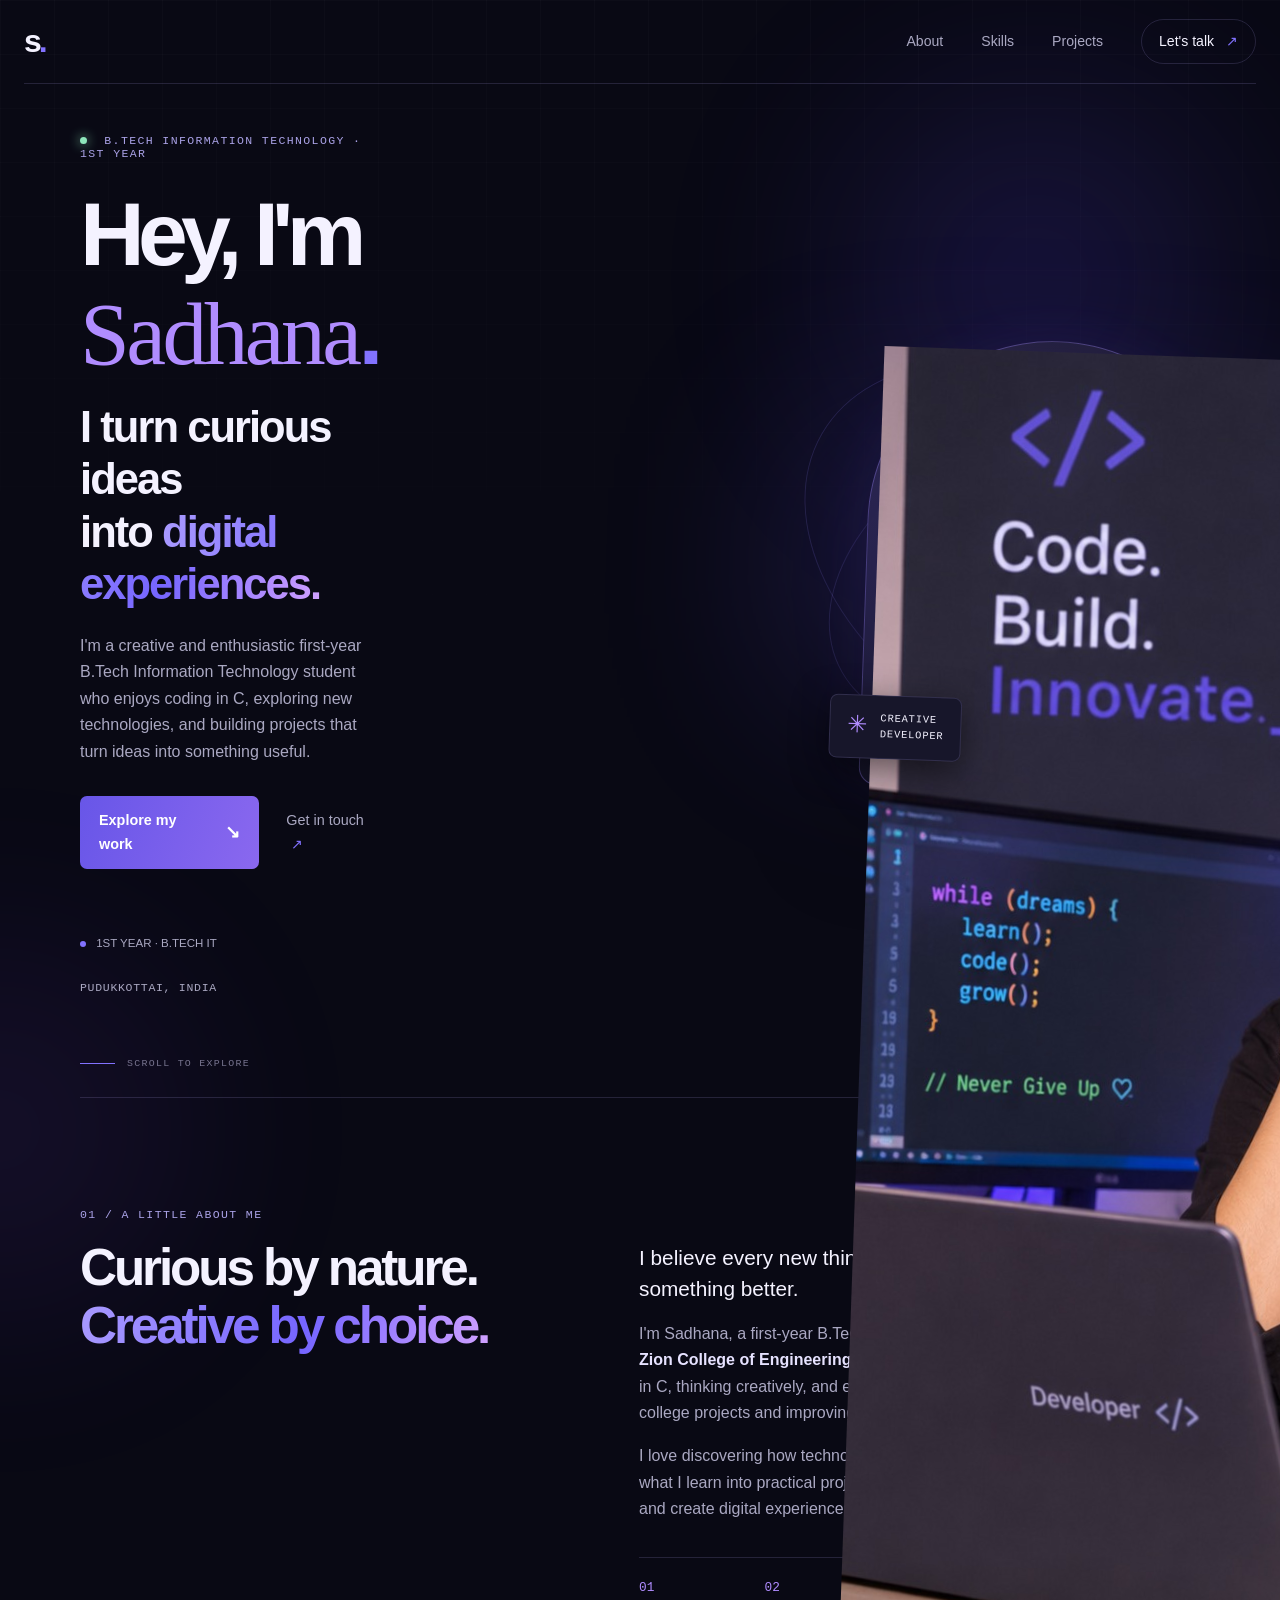
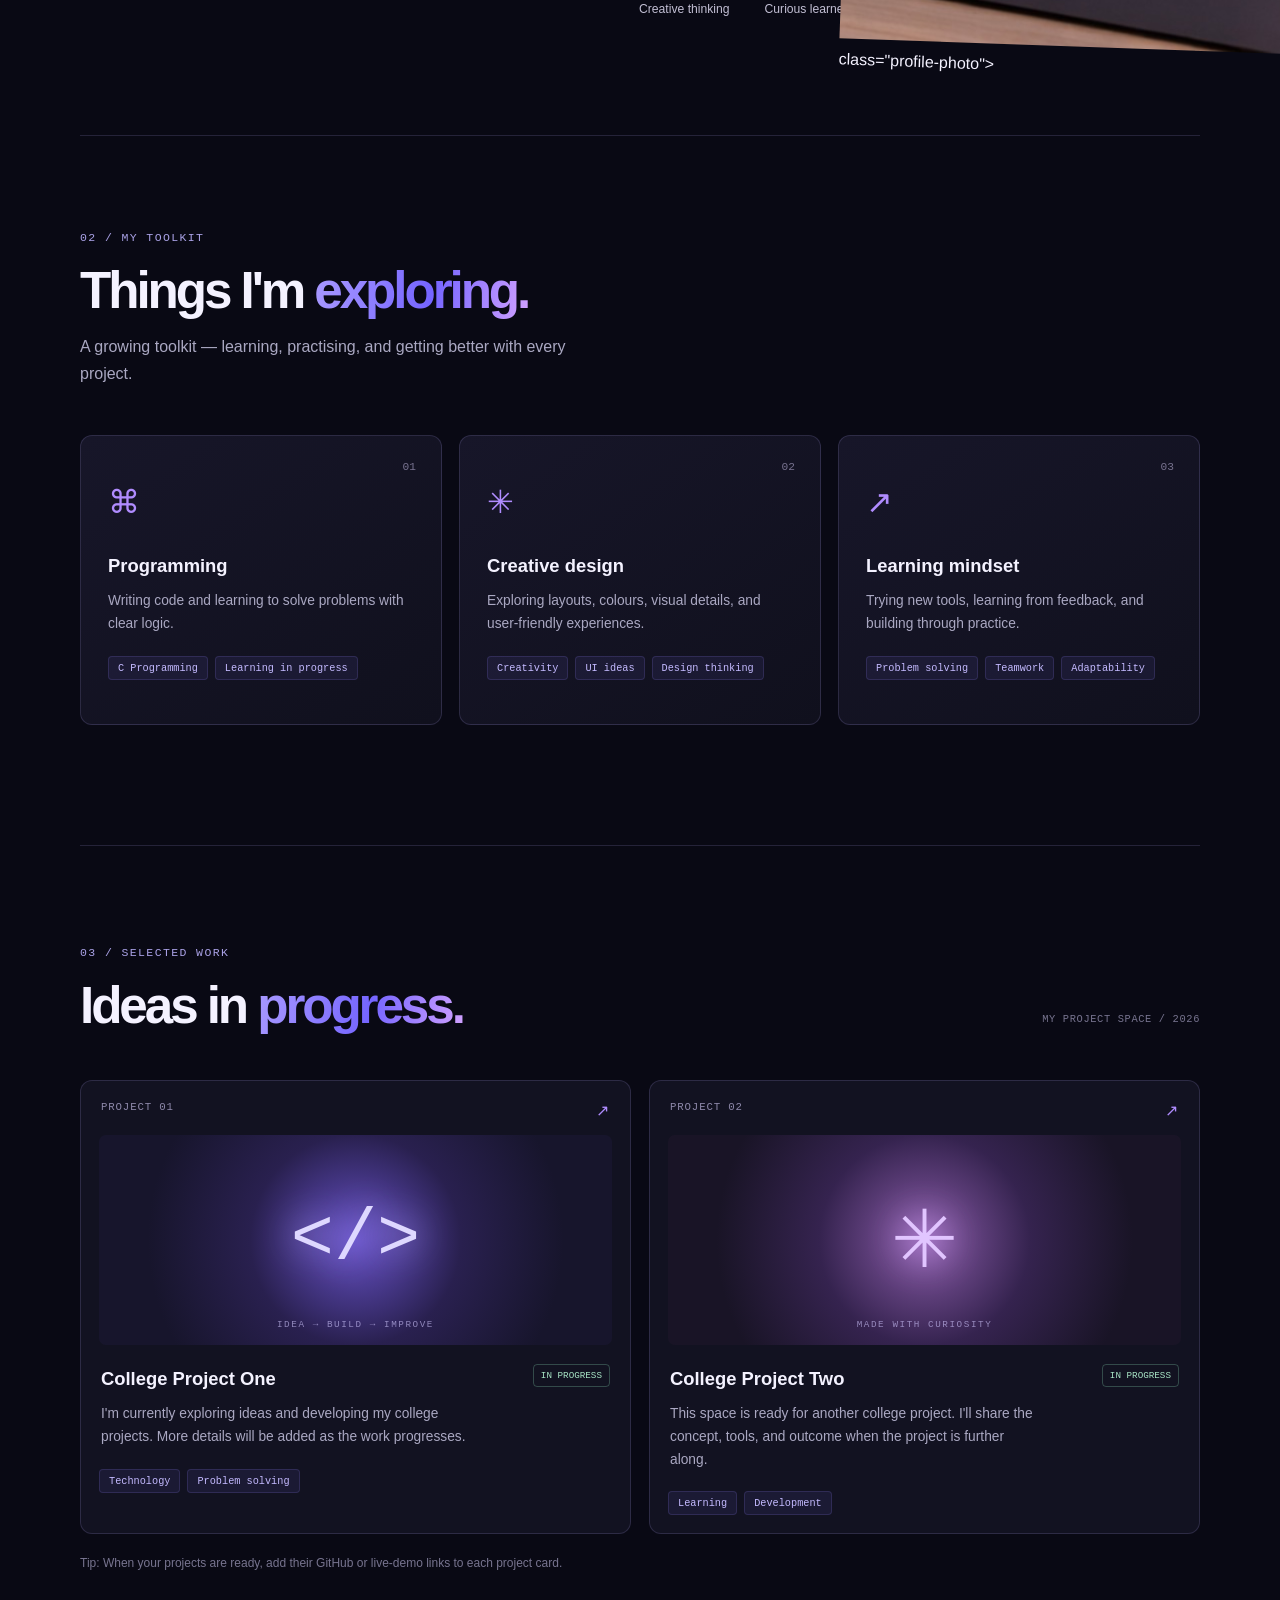
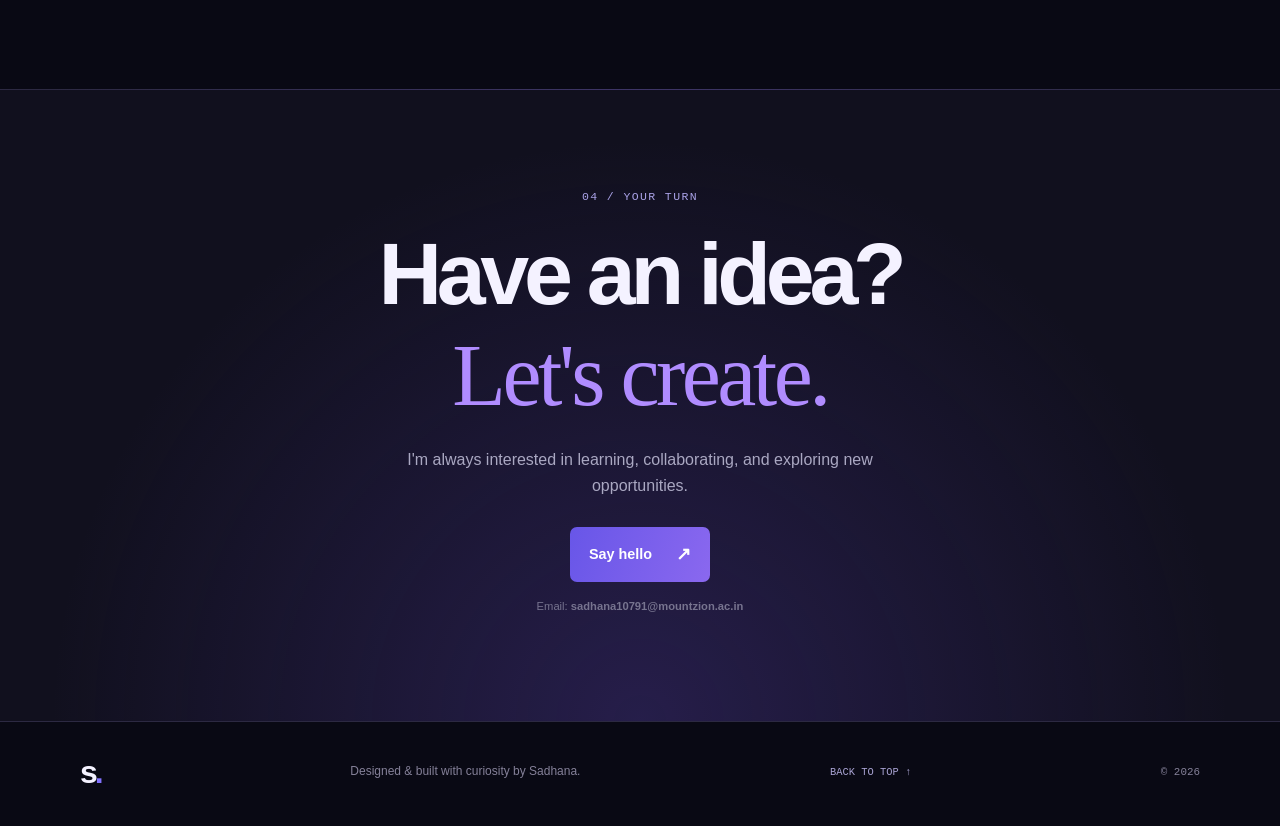
==== commit b47932b5: "Update index.html" ====
--- a/index.html
+++ b/index.html
@@ -48,7 +48,7 @@
       <div class="hero-visual">
         <div class="photo-frame">
           <div class="photo-glow"></div>
-          <img src="assets/sadhana.jpg" alt="Portrait of Sadhana at her desk" class="profile-photo">
+          <img src="sadhana.jpg" alt="Sadhana"> class="profile-photo">
           <div class="photo-label"><span class="label-icon">✳</span><span>CREATIVE<br>DEVELOPER</span></div>
         </div>
         <div class="orbit orbit-one"></div>
--- a/style.css
+++ b/style.css
@@ -1,1936 +1,167 @@
-```css
-/* =====================================================
-   ROOT
-===================================================== */
+/* Sadhana's portfolio — edit the colours in :root to personalise the theme. */
+:root {
+  --bg: #090914;
+  --surface: #111121;
+  --surface-light: #17172b;
+  --text: #f4f2ff;
+  --muted: #aaa8c2;
+  --indigo: #8272ff;
+  --violet: #b08cff;
+  --line: rgba(183, 173, 255, .16);
+  --mono: "DM Mono", monospace;
+  --sans: "DM Sans", sans-serif;
+}
+* { box-sizing: border-box; margin: 0; padding: 0; }
+html { scroll-behavior: smooth; scroll-padding-top: 90px; }
+body {
+  background: var(--bg); color: var(--text); font-family: var(--sans);
+  line-height: 1.65; overflow-x: hidden;
+}
+body::before {
+  content: ""; position: fixed; inset: 0; pointer-events: none; z-index: -1;
+  background-image: linear-gradient(rgba(255,255,255,.018) 1px, transparent 1px),
+                    linear-gradient(90deg, rgba(255,255,255,.018) 1px, transparent 1px);
+  background-size: 54px 54px;
+  mask-image: linear-gradient(to bottom, black, transparent 78%);
+}
+a { color: inherit; text-decoration: none; }
+.ambient { position: absolute; width: 360px; height: 360px; border-radius: 50%; filter: blur(110px); opacity: .18; pointer-events: none; z-index: -1; }
+.ambient-one { top: 100px; right: 5%; background: #624bff; }
+.ambient-two { top: 950px; left: -180px; background: #8b4cff; opacity: .1; }
+.section-wrap { width: min(1120px, calc(100% - 48px)); margin-inline: auto; }
+.site-header {
+  width: min(1240px, calc(100% - 48px)); height: 84px; margin: auto;
+  display: flex; align-items: center; justify-content: space-between;
+  border-bottom: 1px solid var(--line); position: relative; z-index: 10;
+}
+.brand { font-size: 2rem; font-weight: 700; letter-spacing: -3px; }
+.brand span, .period { color: var(--indigo); }
+.navigation { display: flex; align-items: center; gap: 38px; color: var(--muted); font-size: .88rem; }
+.navigation a { transition: color .25s ease; }
+.navigation a:hover, .text-link:hover { color: white; }
+.nav-contact { color: var(--text) !important; border: 1px solid var(--line); padding: 10px 17px; border-radius: 30px; }
+.nav-contact span { color: var(--indigo); margin-left: 8px; }
+.menu-toggle { display: none; background: none; border: 0; color: white; font-size: 1.5rem; cursor: pointer; }
+.hero { min-height: 690px; display: grid; grid-template-columns: 1.08fr .92fr; align-items: center; gap: 55px; position: relative; padding-top: 50px; padding-bottom: 100px; }
+.eyebrow { color: #aaa2e7; font: 500 .72rem var(--mono); letter-spacing: .12em; }
+.status-dot { display: inline-block; width: 7px; height: 7px; border-radius: 50%; background: #8ee6bb; box-shadow: 0 0 12px #8ee6bb; margin-right: 9px; }
+.hero h1 { font-size: clamp(3.4rem, 7vw, 5.7rem); line-height: 1.1; letter-spacing: -.075em; margin: 25px 0 18px; }
+.script-name { font-family: "Pacifico", cursive; font-weight: 400; letter-spacing: -.04em; color: var(--violet); }
+.hero h2 { font-size: clamp(1.8rem, 3.4vw, 2.75rem); line-height: 1.2; letter-spacing: -.045em; font-weight: 600; }
+.gradient-text { background: linear-gradient(100deg, #a99aff, #7565ff 55%, #d0a1ff); color: transparent; background-clip: text; -webkit-background-clip: text; }
+.hero-description { color: var(--muted); max-width: 510px; margin-top: 23px; font-size: 1rem; }
+.hero-actions { display: flex; align-items: center; gap: 27px; margin-top: 31px; }
+.button { display: inline-flex; align-items: center; gap: 24px; border-radius: 7px; padding: 13px 19px; font-size: .9rem; font-weight: 600; transition: transform .25s, box-shadow .25s; }
+.button:hover { transform: translateY(-3px); box-shadow: 0 10px 30px #6f5aff40; }
+.button-primary { color: white; background: linear-gradient(110deg, #6856e8, #8a68ef); }
+.button span { font-size: 1.1rem; }
+.text-link { color: var(--muted); font-size: .9rem; }
+.text-link span { color: var(--indigo); margin-left: 5px; }
+.hero-meta { display: flex; flex-wrap: wrap; gap: 25px; margin-top: 65px; color: var(--muted); font-size: .72rem; }
+.hero-meta i { display: inline-block; width: 6px; height: 6px; background: var(--indigo); border-radius: 50%; margin-right: 7px; }
+.mono { font-family: var(--mono); letter-spacing: .06em; }
+.hero-visual { min-height: 490px; position: relative; display: grid; place-items: center; }
+.photo-frame { width: min(370px, 85%); height: 450px; position: relative; z-index: 2; padding: 10px; border: 1px solid #a18aff55; border-radius: 190px 190px 18px 18px; background: linear-gradient(145deg, #282344, #11111f 65%); box-shadow: 0 30px 100px #0008, 0 0 60px #7662ff22; transform: rotate(2deg); animation: float 6s ease-in-out infinite; }
+.profile-photo { width: 100%; height: 100%; display: block; object-fit: cover; object-position: center 35%; border-radius: 180px 180px 12px 12px; filter: saturate(.92); }
+.photo-glow { position: absolute; inset: 20% -20%; background: #6d5aff; filter: blur(100px); opacity: .2; z-index: -1; }
+.photo-label { position: absolute; bottom: 25px; left: -32px; background: #17162a; border: 1px solid var(--line); padding: 13px 17px; border-radius: 8px; display: flex; gap: 12px; align-items: center; font: .65rem var(--mono); letter-spacing: .08em; line-height: 1.5; box-shadow: 0 10px 35px #0008; }
+.label-icon { color: var(--violet); font-size: 1.5rem; }
+.orbit { position: absolute; border: 1px solid #9a8aff2a; border-radius: 50%; transform: rotate(-25deg); }
+.orbit-one { width: 470px; height: 300px; }
+.orbit-two { width: 530px; height: 360px; transform: rotate(30deg); }
+.floating-note { position: absolute; z-index: 3; background: #17162a; border: 1px solid var(--line); border-radius: 7px; padding: 10px 14px; color: #d5d0ff; font-size: .75rem; box-shadow: 0 12px 35px #0006; }
+.note-top { top: 50px; right: -4px; animation: bob 4s ease-in-out infinite; }
+.note-bottom { bottom: 55px; right: -18px; animation: bob 5s ease-in-out infinite reverse; }
+.code-mark { color: var(--violet); font: 1rem var(--mono); margin-right: 7px; }
+.scroll-cue { position: absolute; bottom: 28px; left: 0; color: #77748f; font: .62rem var(--mono); letter-spacing: .13em; display: flex; align-items: center; gap: 12px; }
+.scroll-cue span { width: 35px; height: 1px; background: var(--indigo); }
+.about-section { border-top: 1px solid var(--line); padding-top: 110px; padding-bottom: 115px; display: grid; grid-template-columns: .9fr 1.1fr; gap: 100px; }
+.section-heading h2 { font-size: clamp(2.2rem, 4vw, 3.5rem); line-height: 1.13; letter-spacing: -.06em; margin-top: 18px; }
+.about-content { padding-top: 35px; color: var(--muted); max-width: 590px; }
+.about-content p { margin-bottom: 17px; }
+.about-content strong { color: #e6e2ff; font-weight: 600; }
+.about-lead { color: var(--text); font-size: 1.3rem; line-height: 1.45; }
+.quick-facts { display: flex; gap: 35px; margin-top: 35px; padding-top: 22px; border-top: 1px solid var(--line); }
+.quick-facts div { display: flex; flex-direction: column; gap: 4px; }
+.quick-facts strong { color: var(--violet); font: .8rem var(--mono); }
+.quick-facts span { font-size: .76rem; color: #c2bfd4; }
+.skills-section { padding: 95px 0 120px; border-top: 1px solid var(--line); }
+.section-intro { color: var(--muted); margin-top: 15px; max-width: 520px; }
+.skill-grid { display: grid; grid-template-columns: repeat(3, 1fr); gap: 17px; margin-top: 48px; }
+.skill-card { position: relative; padding: 27px; min-height: 290px; border: 1px solid var(--line); border-radius: 12px; background: linear-gradient(145deg, #171629, #10101d); transition: transform .3s, border-color .3s; }
+.skill-card:hover, .project-card:hover { transform: translateY(-7px); border-color: #8875ff77; }
+.skill-number { position: absolute; top: 25px; right: 25px; color: #77728f; font: .7rem var(--mono); }
+.skill-symbol { color: var(--violet); font-size: 2rem; margin: 13px 0 22px; }
+.skill-card h3, .project-info h3 { font-size: 1.15rem; margin-bottom: 9px; }
+.skill-card p, .project-info p { color: var(--muted); font-size: .86rem; }
+.tags { display: flex; flex-wrap: wrap; gap: 7px; margin-top: 20px; }
+.tags span { color: #c4baff; background: #8170ff16; border: 1px solid #9687ff2a; padding: 5px 9px; border-radius: 4px; font: .64rem var(--mono); }
+.projects-section { padding: 100px 0 115px; border-top: 1px solid var(--line); }
+.projects-heading { display: flex; align-items: end; justify-content: space-between; }
+.project-count { color: #77748f; font-size: .65rem; padding-bottom: 7px; }
+.project-grid { display: grid; grid-template-columns: 1fr 1fr; gap: 18px; margin-top: 45px; }
+.project-card { padding: 18px; border: 1px solid var(--line); border-radius: 12px; background: #121221; transition: transform .3s, border-color .3s; }
+.project-top { display: flex; justify-content: space-between; color: #8e89aa; font: .67rem var(--mono); letter-spacing: .08em; padding: 2px 2px 14px; }
+.project-arrow { color: var(--violet); font-size: 1rem; }
+.project-art { height: 210px; border-radius: 7px; display: flex; flex-direction: column; justify-content: center; align-items: center; overflow: hidden; position: relative; }
+.art-one { background: radial-gradient(circle at 50% 50%, #6651c7 0, #29204f 38%, #17152c 75%); }
+.art-two { background: radial-gradient(circle at 50% 50%, #8a5ca9 0, #35234f 38%, #191426 75%); }
+.art-bracket { color: #ded8ff; font: 4.5rem var(--mono); text-shadow: 0 0 35px #b5a5ff; }
+.art-spark { font-size: 5rem; color: #e1c5ff; text-shadow: 0 0 35px #d9aaff; animation: spin 18s linear infinite; }
+.art-caption { position: absolute; bottom: 15px; color: #d1c9ff9c; font: .58rem var(--mono); letter-spacing: .17em; }
+.project-info { display: flex; justify-content: space-between; align-items: start; gap: 12px; padding: 19px 2px 0; }
+.project-info p { max-width: 370px; }
+.project-status { flex-shrink: 0; color: #a8e4c6; font: .58rem var(--mono); border: 1px solid #8ee6bb44; padding: 5px 7px; border-radius: 4px; }
+.project-hint { color: #77748f; font-size: .75rem; margin-top: 20px; }
+.contact-section { background: radial-gradient(ellipse at 50% 100%, #45328c66, transparent 65%), #11101e; border-top: 1px solid var(--line); border-bottom: 1px solid var(--line); text-align: center; }
+.contact-inner { padding-top: 100px; padding-bottom: 105px; }
+.contact-inner h2 { font-size: clamp(3rem, 7vw, 5.5rem); line-height: 1.15; letter-spacing: -.06em; margin: 20px 0; }
+.contact-inner > p:not(.eyebrow):not(.email-note) { color: var(--muted); margin: 0 auto 28px; max-width: 500px; }
+.email-note { color: #77748f; font-size: .7rem; margin-top: 15px; }
+.site-footer { min-height: 100px; display: flex; align-items: center; justify-content: space-between; gap: 20px; color: #858199; font-size: .75rem; }
+.site-footer .brand { color: var(--text); }
+.back-top { font: .65rem var(--mono); color: #aaa4d4; }
+.footer-year { font: .68rem var(--mono); }
+.reveal { opacity: 0; transform: translateY(25px); transition: opacity .7s ease, transform .7s ease; }
+.reveal.revealed { opacity: 1; transform: translateY(0); }
+@keyframes float { 0%,100% { transform: translateY(0) rotate(2deg); } 50% { transform: translateY(-12px) rotate(1deg); } }
+@keyframes bob { 0%,100% { transform: translateY(0); } 50% { transform: translateY(-9px); } }
+@keyframes spin { to { transform: rotate(360deg); } }
 
-:root {
-    --bg: #03070c;
-    --bg-soft: #06111c;
-    --card: rgba(7, 22, 36, 0.72);
-
-    --blue: #00a8ff;
-    --blue-light: #5ccaff;
-    --blue-dark: #0066a3;
-
-    --white: #f2f8fc;
-    --text: #c4d6e2;
-    --muted: #71899a;
-
-    --border: rgba(0, 168, 255, 0.17);
-
-    --radius: 24px;
-
-    --font-display: "Space Grotesk", sans-serif;
-    --font-body: "Inter", sans-serif;
+@media (max-width: 850px) {
+  .hero { grid-template-columns: 1fr .8fr; gap: 15px; }
+  .hero-visual { transform: scale(.88); }
+  .about-section { gap: 45px; }
+  .project-info { flex-direction: column; }
 }
-
-
-/* =====================================================
-   RESET
-===================================================== */
-
-* {
-    margin: 0;
-    padding: 0;
-    box-sizing: border-box;
+@media (max-width: 650px) {
+  .section-wrap, .site-header { width: min(100% - 36px, 520px); }
+  .site-header { height: 70px; }
+  .menu-toggle { display: block; }
+  .navigation { display: none; position: absolute; top: 69px; left: 0; right: 0; padding: 20px; background: #151426; border: 1px solid var(--line); border-radius: 10px; flex-direction: column; align-items: stretch; gap: 18px; }
+  .navigation.is-open { display: flex; }
+  .nav-contact { text-align: center; }
+  .hero { display: flex; flex-direction: column; align-items: stretch; padding-top: 65px; padding-bottom: 100px; gap: 20px; }
+  .hero h1 { font-size: clamp(3.1rem, 15vw, 4.7rem); }
+  .hero-visual { min-height: 440px; transform: scale(.9); margin-top: 5px; }
+  .photo-frame { height: 400px; width: min(320px, 78%); }
+  .orbit-one { width: 360px; } .orbit-two { width: 400px; }
+  .note-top { right: 0; } .note-bottom { right: -4px; }
+  .scroll-cue { bottom: 28px; }
+  .about-section { display: block; padding-top: 75px; padding-bottom: 80px; }
+  .about-content { padding-top: 30px; }
+  .quick-facts { gap: 18px; justify-content: space-between; }
+  .quick-facts span { font-size: .68rem; }
+  .skills-section, .projects-section { padding: 75px 0 85px; }
+  .skill-grid, .project-grid { grid-template-columns: 1fr; }
+  .skill-card { min-height: auto; }
+  .projects-heading { display: block; }
+  .project-count { display: inline-block; margin-top: 18px; }
+  .project-info { flex-direction: row; }
+  .contact-inner { padding-top: 75px; padding-bottom: 80px; }
+  .site-footer { padding-top: 25px; padding-bottom: 25px; flex-wrap: wrap; }
+  .site-footer p { order: 3; width: 100%; }
 }
-
-
-html {
-    scroll-behavior: smooth;
+@media (prefers-reduced-motion: reduce) {
+  *, *::before, *::after { scroll-behavior: auto !important; animation-duration: .01ms !important; animation-iteration-count: 1 !important; transition-duration: .01ms !important; }
 }
-
-
-body {
-    background: var(--bg);
-
-    color: var(--text);
-
-    font-family: var(--font-body);
-
-    line-height: 1.6;
-
-    overflow-x: hidden;
-}
-
-
-a {
-    color: inherit;
-    text-decoration: none;
-}
-
-
-button {
-    font-family: inherit;
-}
-
-
-/* =====================================================
-   BACKGROUND
-===================================================== */
-
-.background {
-    position: fixed;
-
-    inset: 0;
-
-    pointer-events: none;
-
-    z-index: -1;
-
-    overflow: hidden;
-}
-
-
-.grid-background {
-    position: absolute;
-
-    inset: 0;
-
-    background-image:
-        linear-gradient(
-            rgba(0, 168, 255, 0.035) 1px,
-            transparent 1px
-        ),
-        linear-gradient(
-            90deg,
-            rgba(0, 168, 255, 0.035) 1px,
-            transparent 1px
-        );
-
-    background-size: 70px 70px;
-
-    mask-image:
-        linear-gradient(
-            to bottom,
-            black,
-            transparent 80%
-        );
-}
-
-
-.glow {
-    position: absolute;
-
-    width: 500px;
-    height: 500px;
-
-    border-radius: 50%;
-
-    filter: blur(120px);
-
-    opacity: 0.13;
-}
-
-
-.glow-one {
-    background: #0077ff;
-
-    top: -200px;
-    right: -150px;
-}
-
-
-.glow-two {
-    background: #00c6ff;
-
-    bottom: 10%;
-    left: -250px;
-}
-
-
-/* =====================================================
-   NAVBAR
-===================================================== */
-
-.navbar {
-    position: fixed;
-
-    top: 18px;
-    left: 50%;
-
-    transform: translateX(-50%);
-
-    width: min(1150px, calc(100% - 40px));
-
-    height: 68px;
-
-    padding: 0 18px;
-
-    display: flex;
-
-    align-items: center;
-
-    justify-content: space-between;
-
-    background: rgba(3, 9, 15, 0.72);
-
-    border: 1px solid var(--border);
-
-    border-radius: 18px;
-
-    backdrop-filter: blur(20px);
-
-    -webkit-backdrop-filter: blur(20px);
-
-    z-index: 1000;
-
-    box-shadow:
-        0 15px 50px rgba(0, 0, 0, 0.35);
-}
-
-
-.logo {
-    width: 42px;
-    height: 42px;
-
-    display: grid;
-    place-items: center;
-
-    border-radius: 12px;
-
-    background:
-        linear-gradient(
-            135deg,
-            #00a8ff,
-            #0062a3
-        );
-
-    color: white;
-
-    font-family: var(--font-display);
-
-    font-size: 21px;
-
-    font-weight: 800;
-
-    box-shadow:
-        0 0 20px rgba(0, 168, 255, 0.3);
-}
-
-
-.nav-links {
-    display: flex;
-
-    align-items: center;
-
-    gap: 28px;
-}
-
-
-.nav-links a {
-    color: #94aebe;
-
-    font-size: 13px;
-
-    font-weight: 600;
-
-    transition: 0.25s;
-}
-
-
-.nav-links a:hover,
-.nav-links a.active {
-    color: white;
-}
-
-
-.nav-links a.active {
-    position: relative;
-}
-
-
-.nav-links a.active::after {
-    content: "";
-
-    position: absolute;
-
-    width: 5px;
-    height: 5px;
-
-    border-radius: 50%;
-
-    background: var(--blue);
-
-    bottom: -10px;
-
-    left: 50%;
-
-    transform: translateX(-50%);
-
-    box-shadow:
-        0 0 10px var(--blue);
-}
-
-
-.nav-button {
-    padding: 10px 17px;
-
-    border: 1px solid var(--border);
-
-    border-radius: 10px;
-
-    color: white;
-
-    font-size: 13px;
-
-    transition: 0.25s;
-}
-
-
-.nav-button:hover {
-    background: rgba(0, 168, 255, 0.1);
-
-    border-color: rgba(0, 168, 255, 0.5);
-}
-
-
-.menu-button {
-    display: none;
-
-    background: none;
-
-    color: white;
-
-    border: 0;
-
-    font-size: 25px;
-
-    cursor: pointer;
-}
-
-
-/* =====================================================
-   GENERAL
-===================================================== */
-
-.section {
-    width: min(1150px, calc(100% - 40px));
-
-    margin: auto;
-
-    padding: 120px 0;
-}
-
-
-.eyebrow {
-    color: var(--blue);
-
-    font-size: 11px;
-
-    font-weight: 700;
-
-    letter-spacing: 3px;
-
-    margin-bottom: 18px;
-}
-
-
-.section-heading {
-    max-width: 760px;
-
-    margin-bottom: 55px;
-}
-
-
-.section-heading h2 {
-    font-family: var(--font-display);
-
-    font-size: clamp(38px, 5vw, 68px);
-
-    line-height: 1.02;
-
-    letter-spacing: -3px;
-
-    color: var(--white);
-}
-
-
-.section-heading h2 span {
-    color: var(--blue);
-}
-
-
-.section-description {
-    margin-top: 20px;
-
-    color: var(--muted);
-
-    max-width: 600px;
-}
-
-
-/* =====================================================
-   HERO
-===================================================== */
-
-.hero {
-    min-height: 100vh;
-
-    padding-top: 160px;
-
-    display: grid;
-
-    grid-template-columns: 1.05fr 0.95fr;
-
-    gap: 60px;
-
-    align-items: center;
-}
-
-
-.status {
-    display: inline-flex;
-
-    align-items: center;
-
-    gap: 9px;
-
-    padding: 8px 13px;
-
-    border-radius: 50px;
-
-    border: 1px solid rgba(0, 168, 255, 0.18);
-
-    background: rgba(0, 168, 255, 0.045);
-
-    color: #91b3c7;
-
-    font-size: 11px;
-
-    margin-bottom: 30px;
-}
-
-
-.status-dot {
-    width: 7px;
-    height: 7px;
-
-    background: #23d98b;
-
-    border-radius: 50%;
-
-    box-shadow:
-        0 0 12px #23d98b;
-}
-
-
-.hero h1 {
-    font-family: var(--font-display);
-
-    font-size: clamp(55px, 7vw, 92px);
-
-    line-height: 0.96;
-
-    letter-spacing: -5px;
-
-    color: var(--white);
-
-    margin-bottom: 25px;
-}
-
-
-.gradient-text {
-    background:
-        linear-gradient(
-            100deg,
-            #ffffff,
-            #00a8ff,
-            #67d2ff
-        );
-
-    -webkit-background-clip: text;
-
-    background-clip: text;
-
-    color: transparent;
-
-    background-size: 200% auto;
-
-    animation: gradientMove 5s ease infinite;
-}
-
-
-@keyframes gradientMove {
-
-    0%,
-    100% {
-        background-position: 0% center;
-    }
-
-    50% {
-        background-position: 100% center;
-    }
-}
-
-
-.hero-description {
-    max-width: 620px;
-
-    color: #91aabb;
-
-    font-size: 17px;
-
-    margin-bottom: 35px;
-}
-
-
-.hero-description strong {
-    color: white;
-}
-
-
-.hero-buttons {
-    display: flex;
-
-    align-items: center;
-
-    gap: 12px;
-
-    flex-wrap: wrap;
-}
-
-
-.primary-button,
-.secondary-button {
-    padding: 14px 20px;
-
-    border-radius: 12px;
-
-    font-size: 13px;
-
-    font-weight: 700;
-
-    transition: 0.3s;
-}
-
-
-.primary-button {
-    background: var(--blue);
-
-    color: #00131f;
-
-    box-shadow:
-        0 0 25px rgba(0, 168, 255, 0.22);
-}
-
-
-.primary-button span {
-    margin-left: 12px;
-}
-
-
-.primary-button:hover {
-    transform: translateY(-3px);
-
-    box-shadow:
-        0 10px 35px rgba(0, 168, 255, 0.3);
-}
-
-
-.secondary-button {
-    border: 1px solid var(--border);
-
-    color: #c4d6e2;
-}
-
-
-.secondary-button:hover {
-    border-color: rgba(0, 168, 255, 0.45);
-
-    background: rgba(0, 168, 255, 0.05);
-
-    color: white;
-}
-
-
-.social-row {
-    display: flex;
-
-    gap: 12px;
-
-    margin-top: 30px;
-
-    color: var(--muted);
-
-    font-size: 12px;
-}
-
-
-.social-row a:hover {
-    color: var(--blue);
-}
-
-
-/* =====================================================
-   HERO VISUAL
-===================================================== */
-
-.hero-visual {
-    position: relative;
-
-    height: 500px;
-
-    display: grid;
-
-    place-items: center;
-}
-
-
-.code-window {
-    position: relative;
-
-    width: min(440px, 90%);
-
-    border-radius: 20px;
-
-    background: rgba(4, 12, 20, 0.9);
-
-    border: 1px solid rgba(0, 168, 255, 0.22);
-
-    overflow: hidden;
-
-    box-shadow:
-        0 30px 100px rgba(0, 0, 0, 0.6),
-        0 0 60px rgba(0, 112, 255, 0.08);
-
-    z-index: 2;
-}
-
-
-.window-top {
-    height: 45px;
-
-    padding: 0 15px;
-
-    display: flex;
-
-    align-items: center;
-
-    justify-content: space-between;
-
-    border-bottom: 1px solid rgba(255, 255, 255, 0.06);
-
-    color: #71899a;
-
-    font-size: 11px;
-}
-
-
-.window-dots {
-    display: flex;
-
-    gap: 6px;
-}
-
-
-.window-dots span {
-    width: 8px;
-    height: 8px;
-
-    border-radius: 50%;
-
-    background: #345;
-}
-
-
-.code-content {
-    padding: 35px 30px 45px;
-
-    font-family: monospace;
-
-    font-size: 14px;
-
-    line-height: 2;
-}
-
-
-.indent {
-    padding-left: 25px;
-}
-
-
-.purple {
-    color: #c792ea;
-}
-
-
-.blue {
-    color: #82aaff;
-}
-
-
-.green {
-    color: #c3e88d;
-}
-
-
-.orange {
-    color: #f78c6c;
-}
-
-
-.white {
-    color: #d6e5ee;
-}
-
-
-/* Orbit */
-
-.orbit {
-    position: absolute;
-
-    border: 1px solid rgba(0, 168, 255, 0.12);
-
-    border-radius: 50%;
-}
-
-
-.orbit-one {
-    width: 520px;
-    height: 520px;
-
-    animation: rotate 25s linear infinite;
-}
-
-
-.orbit-two {
-    width: 380px;
-    height: 380px;
-
-    animation: rotateReverse 18s linear infinite;
-}
-
-
-@keyframes rotate {
-
-    from {
-        transform: rotate(0deg);
-    }
-
-    to {
-        transform: rotate(360deg);
-    }
-
-}
-
-
-@keyframes rotateReverse {
-
-    from {
-        transform: rotate(360deg);
-    }
-
-    to {
-        transform: rotate(0deg);
-    }
-
-}
-
-
-/* Floating cards */
-
-.floating-card {
-    position: absolute;
-
-    padding: 14px 17px;
-
-    display: flex;
-
-    flex-direction: column;
-
-    background: rgba(5, 16, 27, 0.9);
-
-    border: 1px solid rgba(0, 168, 255, 0.2);
-
-    border-radius: 13px;
-
-    backdrop-filter: blur(10px);
-
-    box-shadow:
-        0 15px 40px rgba(0, 0, 0, 0.45);
-
-    z-index: 4;
-}
-
-
-.floating-card span {
-    color: var(--blue);
-
-    font-size: 9px;
-
-    margin-bottom: 4px;
-}
-
-
-.floating-card strong {
-    color: white;
-
-    font-size: 12px;
-}
-
-
-.floating-card small {
-    color: var(--muted);
-
-    font-size: 9px;
-}
-
-
-.card-one {
-    left: 0;
-
-    top: 80px;
-
-    animation: float 5s ease-in-out infinite;
-}
-
-
-.card-two {
-    right: 0;
-
-    bottom: 75px;
-
-    animation: float 6s ease-in-out infinite reverse;
-}
-
-
-@keyframes float {
-
-    0%,
-    100% {
-        transform: translateY(0);
-    }
-
-    50% {
-        transform: translateY(-12px);
-    }
-}
-
-
-/* =====================================================
-   STATS
-===================================================== */
-
-.stats {
-    display: grid;
-
-    grid-template-columns:
-        repeat(4, 1fr);
-
-    gap: 1px;
-
-    padding-top: 30px;
-
-    padding-bottom: 60px;
-
-    border-top: 1px solid rgba(255, 255, 255, 0.06);
-
-    border-bottom: 1px solid rgba(255, 255, 255, 0.06);
-}
-
-
-.stat {
-    padding: 20px 25px;
-
-    border-right: 1px solid rgba(255, 255, 255, 0.06);
-}
-
-
-.stat:last-child {
-    border-right: 0;
-}
-
-
-.stat strong {
-    display: block;
-
-    color: white;
-
-    font-family: var(--font-display);
-
-    font-size: 32px;
-}
-
-
-.stat span {
-    color: var(--muted);
-
-    font-size: 11px;
-
-    text-transform: uppercase;
-
-    letter-spacing: 1px;
-}
-
-
-/* =====================================================
-   BENTO
-===================================================== */
-
-.bento {
-    display: grid;
-
-    grid-template-columns:
-        2fr 1fr 1fr;
-
-    gap: 16px;
-}
-
-
-.bento-card {
-    padding: 32px;
-
-    background:
-        linear-gradient(
-            145deg,
-            rgba(8, 26, 42, 0.85),
-            rgba(3, 11, 18, 0.9)
-        );
-
-    border: 1px solid var(--border);
-
-    border-radius: var(--radius);
-
-    transition: 0.35s;
-}
-
-
-.bento-card:hover {
-    border-color: rgba(0, 168, 255, 0.4);
-
-    transform: translateY(-4px);
-}
-
-
-.about-main {
-    grid-row: span 2;
-}
-
-
-.card-label {
-    color: var(--blue);
-
-    font-size: 10px;
-
-    letter-spacing: 2px;
-
-    font-weight: 700;
-}
-
-
-.about-main h3 {
-    margin: 25px 0;
-
-    color: white;
-
-    font-family: var(--font-display);
-
-    font-size: 34px;
-
-    line-height: 1.05;
-}
-
-
-.about-main p {
-    color: #8ea8b8;
-
-    max-width: 650px;
-
-    margin-bottom: 15px;
-
-    font-size: 14px;
-}
-
-
-.mini-card {
-    min-height: 190px;
-}
-
-
-.mini-icon {
-    display: block;
-
-    color: var(--blue);
-
-    font-size: 27px;
-
-    margin-bottom: 20px;
-}
-
-
-.mini-card h3 {
-    color: white;
-
-    font-family: var(--font-display);
-
-    margin-bottom: 5px;
-}
-
-
-.mini-card p {
-    color: var(--muted);
-
-    font-size: 12px;
-}
-
-
-.quote-card {
-    background:
-        linear-gradient(
-            135deg,
-            rgba(0, 168, 255, 0.1),
-            rgba(5, 17, 28, 0.9)
-        );
-}
-
-
-.quote-mark {
-    font-size: 50px;
-
-    color: var(--blue);
-
-    line-height: 0.7;
-}
-
-
-.quote-card p {
-    color: #d0e4ee;
-
-    margin-top: 15px;
-
-    font-family: var(--font-display);
-
-    font-size: 17px;
-}
-
-
-/* =====================================================
-   SKILLS
-===================================================== */
-
-.skills-grid {
-    display: grid;
-
-    grid-template-columns:
-        repeat(4, 1fr);
-
-    gap: 16px;
-}
-
-
-.skill-card {
-    padding: 25px;
-
-    min-height: 285px;
-
-    background:
-        linear-gradient(
-            145deg,
-            rgba(8, 26, 42, 0.85),
-            rgba(3, 11, 18, 0.9)
-        );
-
-    border: 1px solid var(--border);
-
-    border-radius: var(--radius);
-
-    transition: 0.3s;
-}
-
-
-.skill-card:hover {
-    transform: translateY(-7px);
-
-    border-color: rgba(0, 168, 255, 0.45);
-
-    box-shadow:
-        0 20px 50px rgba(0, 0, 0, 0.35);
-}
-
-
-.skill-top {
-    display: flex;
-
-    justify-content: space-between;
-
-    align-items: center;
-
-    margin-bottom: 35px;
-}
-
-
-.skill-icon {
-    width: 42px;
-    height: 42px;
-
-    display: grid;
-
-    place-items: center;
-
-    border-radius: 11px;
-
-    color: var(--blue);
-
-    background: rgba(0, 168, 255, 0.08);
-
-    border: 1px solid rgba(0, 168, 255, 0.14);
-
-    font-family: monospace;
-
-    font-weight: bold;
-
-    font-size: 12px;
-}
-
-
-.skill-index {
-    color: #3c5969;
-
-    font-size: 10px;
-}
-
-
-.skill-card h3 {
-    color: white;
-
-    font-family: var(--font-display);
-
-    font-size: 19px;
-
-    margin-bottom: 10px;
-}
-
-
-.skill-card p {
-    color: var(--muted);
-
-    font-size: 12px;
-
-    min-height: 58px;
-}
-
-
-.skill-bar {
-    height: 3px;
-
-    background: #112532;
-
-    margin-top: 20px;
-
-    overflow: hidden;
-
-    border-radius: 10px;
-}
-
-
-.skill-bar span {
-    display: block;
-
-    height: 100%;
-
-    background:
-        linear-gradient(
-            90deg,
-            #0066a3,
-            #00a8ff
-        );
-
-    border-radius: 10px;
-}
-
-
-.skill-card small {
-    display: block;
-
-    margin-top: 10px;
-
-    color: #527083;
-
-    font-size: 9px;
-
-    text-transform: uppercase;
-
-    letter-spacing: 1px;
-}
-
-
-/* =====================================================
-   TIMELINE
-===================================================== */
-
-.timeline {
-    max-width: 800px;
-
-    margin: auto;
-
-    position: relative;
-}
-
-
-.timeline-item {
-    display: grid;
-
-    grid-template-columns: 30px 1fr;
-
-    gap: 25px;
-
-    position: relative;
-
-    padding: 25px 0;
-}
-
-
-.timeline-dot {
-    width: 14px;
-    height: 14px;
-
-    margin-top: 5px;
-
-    border-radius: 50%;
-
-    border: 3px solid var(--bg);
-
-    background: #294252;
-
-    box-shadow:
-        0 0 0 1px #294252;
-}
-
-
-.timeline-dot.active {
-    background: var(--blue);
-
-    box-shadow:
-        0 0 0 1px var(--blue),
-        0 0 20px rgba(0, 168, 255, 0.5);
-}
-
-
-.timeline-line {
-    position: absolute;
-
-    left: 6px;
-
-    top: 45px;
-
-    bottom: 55px;
-
-    width: 1px;
-
-    background:
-        linear-gradient(
-            to bottom,
-            #263c49,
-            var(--blue)
-        );
-}
-
-
-.timeline-content {
-    padding: 25px;
-
-    border-radius: 18px;
-
-    border: 1px solid var(--border);
-
-    background: rgba(7, 22, 36, 0.55);
-
-    transition: 0.3s;
-}
-
-
-.timeline-content:hover {
-    border-color: rgba(0, 168, 255, 0.35);
-
-    transform: translateX(5px);
-}
-
-
-.timeline-year {
-    color: var(--blue);
-
-    font-size: 9px;
-
-    letter-spacing: 2px;
-
-    font-weight: bold;
-}
-
-
-.timeline-content h3 {
-    color: white;
-
-    font-family: var(--font-display);
-
-    font-size: 19px;
-
-    margin: 8px 0;
-}
-
-
-.timeline-content p {
-    color: var(--muted);
-
-    font-size: 13px;
-}
-
-
-.timeline-content strong {
-    display: block;
-
-    margin-top: 10px;
-
-    color: #9ac9df;
-
-    font-size: 11px;
-}
-
-
-/* =====================================================
-   PROJECTS
-===================================================== */
-
-.projects-grid {
-    display: grid;
-
-    grid-template-columns:
-        1.3fr 1fr;
-
-    gap: 16px;
-}
-
-
-.project-card {
-    position: relative;
-
-    min-height: 340px;
-
-    padding: 30px;
-
-    overflow: hidden;
-
-    display: flex;
-
-    flex-direction: column;
-
-    justify-content: space-between;
-
-    background:
-        linear-gradient(
-            145deg,
-            rgba(8, 28, 46, 0.9),
-            rgba(2, 9, 15, 0.95)
-        );
-
-    border: 1px solid var(--border);
-
-    border-radius: var(--radius);
-
-    transition: 0.35s;
-}
-
-
-.project-card:hover {
-    transform: translateY(-7px);
-
-    border-color: rgba(0, 168, 255, 0.45);
-
-    box-shadow:
-        0 25px 60px rgba(0, 0, 0, 0.4);
-}
-
-
-.project-large {
-    min-height: 450px;
-
-    background:
-        radial-gradient(
-            circle at 90% 10%,
-            rgba(0, 168, 255, 0.16),
-            transparent 30%
-        ),
-        linear-gradient(
-            145deg,
-            rgba(8, 28, 46, 0.95),
-            rgba(2, 9, 15, 0.98)
-        );
-}
-
-
-.project-number {
-    color: rgba(0, 168, 255, 0.4);
-
-    font-family: var(--font-display);
-
-    font-size: 45px;
-
-    font-weight: bold;
-}
-
-
-.project-type {
-    color: var(--blue);
-
-    font-size: 9px;
-
-    letter-spacing: 2px;
-
-    font-weight: bold;
-}
-
-
-.project-content h3 {
-    color: white;
-
-    font-family: var(--font-display);
-
-    font-size: 30px;
-
-    margin: 8px 0 10px;
-}
-
-
-.project-content p {
-    color: var(--muted);
-
-    font-size: 13px;
-
-    max-width: 550px;
-}
-
-
-.tags {
-    display: flex;
-
-    gap: 7px;
-
-    flex-wrap: wrap;
-
-    margin-top: 20px;
-}
-
-
-.tags span {
-    padding: 6px 9px;
-
-    color: #91b4c8;
-
-    background: rgba(255, 255, 255, 0.035);
-
-    border: 1px solid rgba(255, 255, 255, 0.07);
-
-    border-radius: 7px;
-
-    font-size: 9px;
-}
-
-
-.project-arrow {
-    position: absolute;
-
-    right: 25px;
-    bottom: 25px;
-
-    width: 40px;
-    height: 40px;
-
-    display: grid;
-
-    place-items: center;
-
-    border-radius: 50%;
-
-    color: var(--blue);
-
-    border: 1px solid var(--border);
-
-    transition: 0.3s;
-}
-
-
-.project-card:hover .project-arrow {
-    background: var(--blue);
-
-    color: #00131f;
-
-    transform: rotate(45deg);
-}
-
-
-/* =====================================================
-   CONTACT
-===================================================== */
-
-.contact-box {
-    padding: 55px;
-
-    display: grid;
-
-    grid-template-columns: 1fr 1fr;
-
-    gap: 60px;
-
-    align-items: center;
-
-    border-radius: 28px;
-
-    border: 1px solid rgba(0, 168, 255, 0.2);
-
-    background:
-        radial-gradient(
-            circle at 10% 10%,
-            rgba(0, 168, 255, 0.12),
-            transparent 30%
-        ),
-        linear-gradient(
-            145deg,
-            #071d30,
-            #02080e
-        );
-}
-
-
-.contact-box h2 {
-    font-family: var(--font-display);
-
-    font-size: clamp(40px, 5vw, 65px);
-
-    color: white;
-
-    line-height: 1;
-
-    letter-spacing: -3px;
-}
-
-
-.contact-box h2 span {
-    color: var(--blue);
-}
-
-
-.contact-description {
-    color: var(--muted);
-
-    max-width: 450px;
-
-    margin-top: 20px;
-}
-
-
-.contact-links {
-    display: flex;
-
-    flex-direction: column;
-
-    gap: 12px;
-}
-
-
-.contact-link {
-    display: grid;
-
-    grid-template-columns: 35px 1fr 20px;
-
-    align-items: center;
-
-    gap: 10px;
-
-    padding: 17px;
-
-    border: 1px solid rgba(255, 255, 255, 0.06);
-
-    border-radius: 14px;
-
-    background: rgba(0, 0, 0, 0.18);
-
-    transition: 0.3s;
-}
-
-
-.contact-link:hover {
-    border-color: rgba(0, 168, 255, 0.35);
-
-    background: rgba(0, 168, 255, 0.05);
-
-    transform: translateX(5px);
-}
-
-
-.contact-link > span {
-    color: var(--blue);
-}
-
-
-.contact-link small {
-    display: block;
-
-    color: #506b7b;
-
-    font-size: 9px;
-
-    text-transform: uppercase;
-
-    letter-spacing: 1px;
-}
-
-
-.contact-link strong {
-    color: #cce3ef;
-
-    font-size: 12px;
-
-    word-break: break-word;
-}
-
-
-/* =====================================================
-   FOOTER
-===================================================== */
-
-footer {
-    width: min(1150px, calc(100% - 40px));
-
-    margin: auto;
-
-    padding: 50px 0 30px;
-
-    border-top: 1px solid rgba(255, 255, 255, 0.06);
-
-    text-align: center;
-}
-
-
-.footer-logo {
-    font-family: var(--font-display);
-
-    font-size: 30px;
-
-    font-weight: 700;
-
-    color: white;
-}
-
-
-.footer-logo span {
-    color: var(--blue);
-}
-
-
-footer > p {
-    color: var(--muted);
-
-    font-size: 11px;
-
-    margin-top: 5px;
-}
-
-
-.footer-bottom {
-    margin-top: 35px;
-
-    padding-top: 20px;
-
-    display: flex;
-
-    justify-content: space-between;
-
-    border-top: 1px solid rgba(255, 255, 255, 0.05);
-
-    color: #405866;
-
-    font-size: 9px;
-}
-
-
-/* =====================================================
-   SCROLL REVEAL
-===================================================== */
-
-.reveal {
-    opacity: 0;
-
-    transform: translateY(25px);
-
-    transition:
-        opacity 0.7s ease,
-        transform 0.7s ease;
-}
-
-
-.reveal.visible {
-    opacity: 1;
-
-    transform: translateY(0);
-}
-
-
-/* =====================================================
-   RESPONSIVE
-===================================================== */
-
-@media (max-width: 1000px) {
-
-    .nav-links {
-        gap: 15px;
-    }
-
-
-    .hero {
-        grid-template-columns: 1fr;
-
-        text-align: center;
-    }
-
-
-    .hero-description {
-        margin-left: auto;
-        margin-right: auto;
-    }
-
-
-    .hero-buttons,
-    .social-row {
-        justify-content: center;
-    }
-
-
-    .hero-visual {
-        height: 430px;
-    }
-
-
-    .skills-grid {
-        grid-template-columns:
-            repeat(2, 1fr);
-    }
-
-}
-
-
-@media (max-width: 760px) {
-
-    .navbar {
-        width: calc(100% - 25px);
-    }
-
-
-    .nav-links,
-    .nav-button {
-        display: none;
-    }
-
-
-    .menu-button {
-        display: block;
-    }
-
-
-    .navbar.menu-open .nav-links {
-        position: absolute;
-
-        display: flex;
-
-        flex-direction: column;
-
-        align-items: flex-start;
-
-        gap: 18px;
-
-        top: 75px;
-
-        left: 0;
-
-        width: 100%;
-
-        padding: 25px;
-
-        background: rgba(3, 9, 15, 0.97);
-
-        border: 1px solid var(--border);
-
-        border-radius: 16px;
-    }
-
-
-    .hero {
-        padding-top: 150px;
-    }
-
-
-    .hero h1 {
-        font-size: 55px;
-
-        letter-spacing: -3px;
-    }
-
-
-    .hero-visual {
-        height: 370px;
-    }
-
-
-    .code-window {
-        width: 95%;
-    }
-
-
-    .orbit-one {
-        width: 390px;
-        height: 390px;
-    }
-
-
-    .orbit-two {
-        width: 290px;
-        height: 290px;
-    }
-
-
-    .floating-card {
-        transform: scale(0.8);
-    }
-
-
-    .card-one {
-        left: -5px;
-    }
-
-
-    .card-two {
-        right: -5px;
-    }
-
-
-    .stats {
-        grid-template-columns:
-            repeat(2, 1fr);
-
-        gap: 20px;
-    }
-
-
-    .stat {
-        border-right: 0;
-    }
-
-
-    .bento {
-        grid-template-columns: 1fr;
-    }
-
-
-    .about-main {
-        grid-row: auto;
-    }
-
-
-    .skills-grid {
-        grid-template-columns: 1fr;
-    }
-
-
-    .projects-grid {
-        grid-template-columns: 1fr;
-    }
-
-
-    .project-large {
-        min-height: 360px;
-    }
-
-
-    .contact-box {
-        grid-template-columns: 1fr;
-
-        padding: 35px 25px;
-    }
-
-
-    .footer-bottom {
-        flex-direction: column;
-
-        gap: 10px;
-    }
-
-}
-
-
-@media (max-width: 480px) {
-
-    .section {
-        width: min(100% - 25px, 1150px);
-
-        padding: 80px 0;
-    }
-
-
-    .hero h1 {
-        font-size: 43px;
-    }
-
-
-    .hero h2 {
-        font-size: 18px;
-    }
-
-
-    .hero-description {
-        font-size: 14px;
-    }
-
-
-    .section-heading h2 {
-        letter-spacing: -2px;
-    }
-
-
-    .stats {
-        grid-template-columns: 1fr 1fr;
-    }
-
-
-    .stat strong {
-        font-size: 25px;
-    }
-
-
-    .about-main h3 {
-        font-size: 27px;
-    }
-
-
-    .code-content {
-        font-size: 11px;
-
-        padding: 25px 18px;
-    }
-
-
-    .floating-card {
-        display: none;
-    }
-
-}
-
-
-/* =====================================================
-   REDUCED MOTION
-===================================================== */
-
-@media (prefers-reduced-motion: reduce) {
-
-    *,
-    *::before,
-    *::after {
-        scroll-behavior: auto !important;
-
-        animation-duration: 0.01ms !important;
-
-        animation-iteration-count: 1 !important;
-
-        transition-duration: 0.01ms !important;
-    }
-
-}
-```
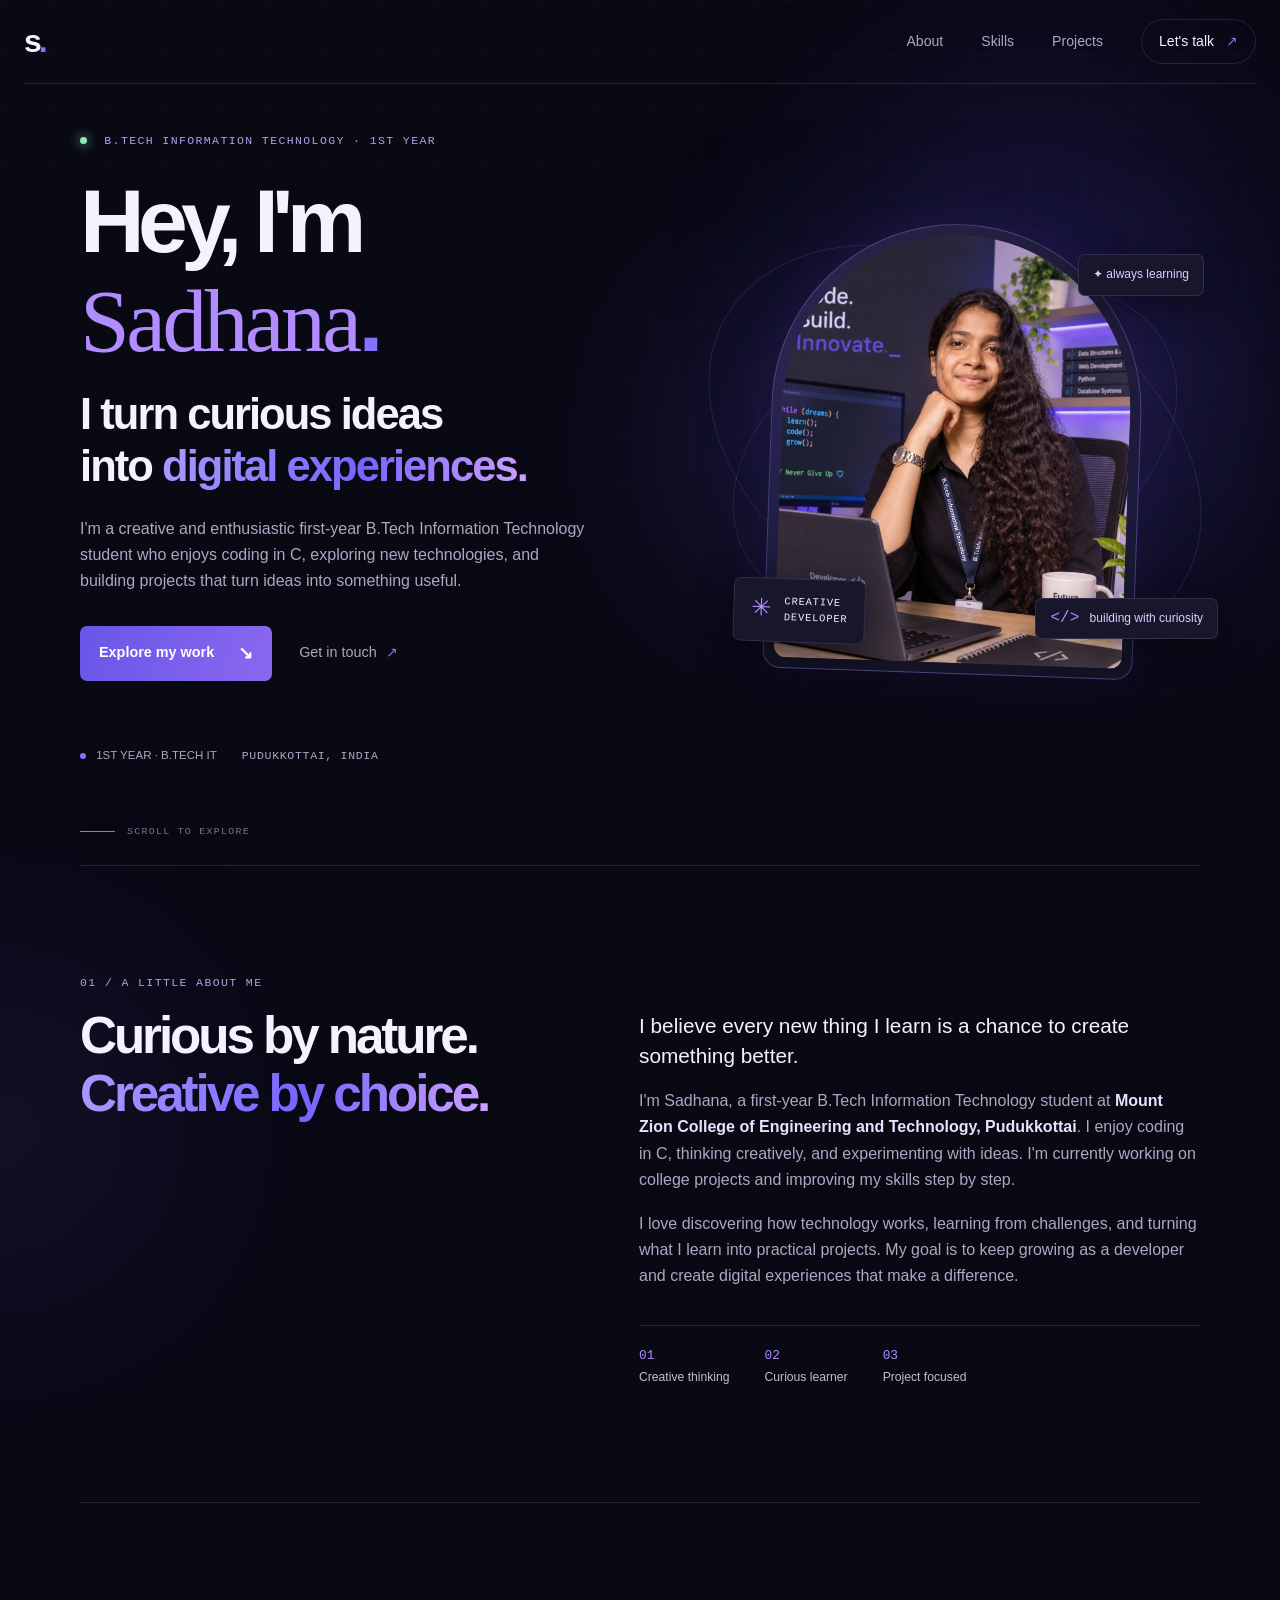
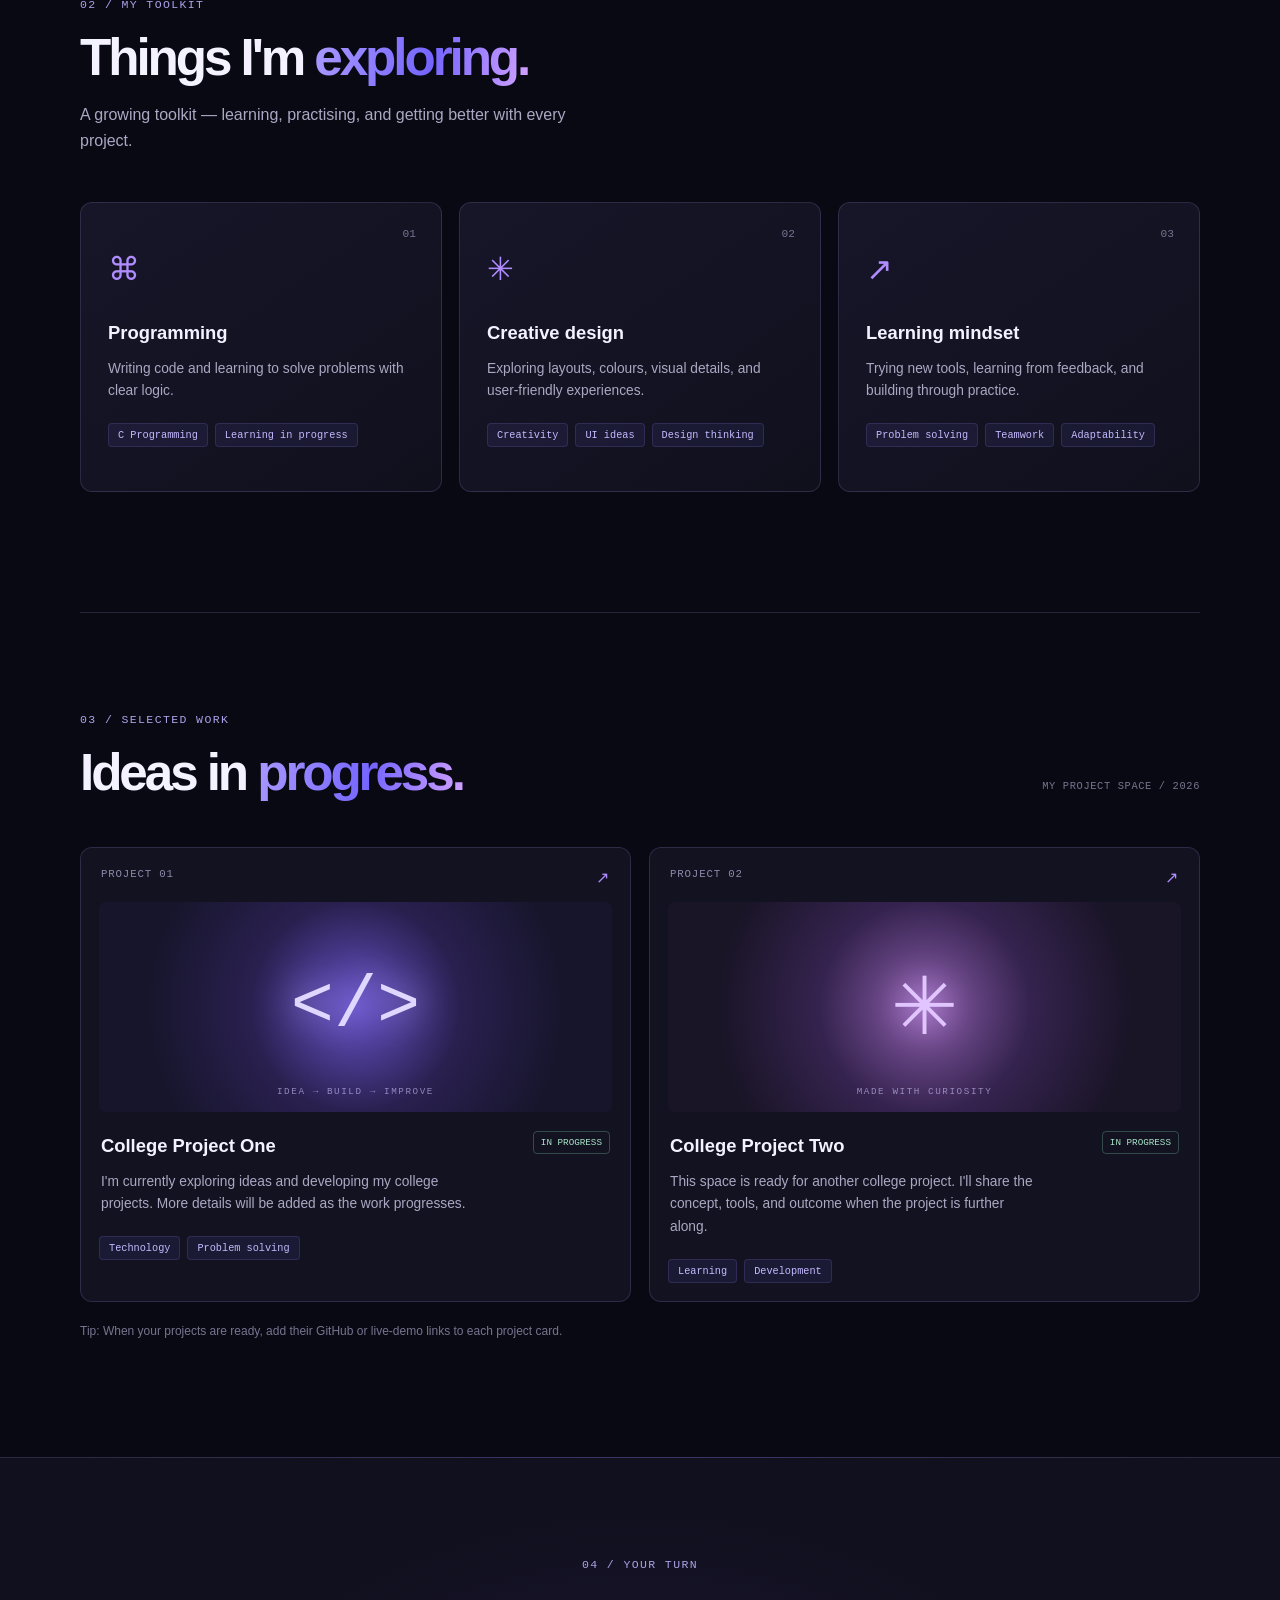
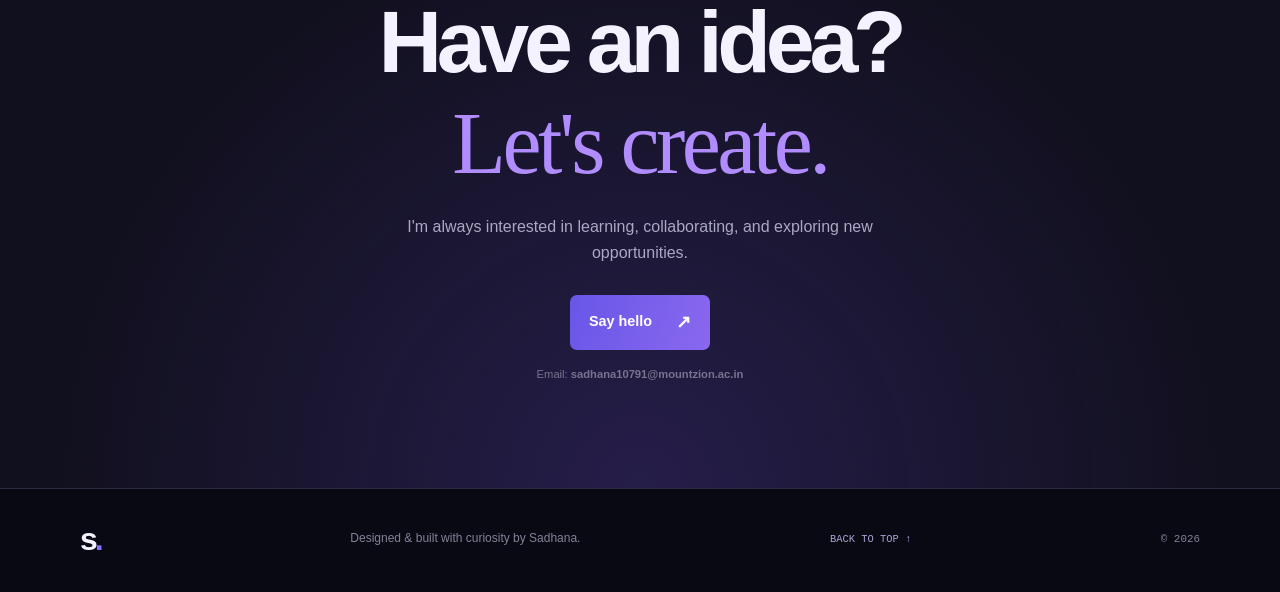
==== commit 4ae97c44: "Update index.html" ====
--- a/index.html
+++ b/index.html
@@ -48,7 +48,7 @@
       <div class="hero-visual">
         <div class="photo-frame">
           <div class="photo-glow"></div>
-          <img src="sadhana.jpg" alt="Sadhana"> class="profile-photo">
+          <img src="sadhana.jpg" alt="Sadhana" class="profile-photo">
           <div class="photo-label"><span class="label-icon">✳</span><span>CREATIVE<br>DEVELOPER</span></div>
         </div>
         <div class="orbit orbit-one"></div>
